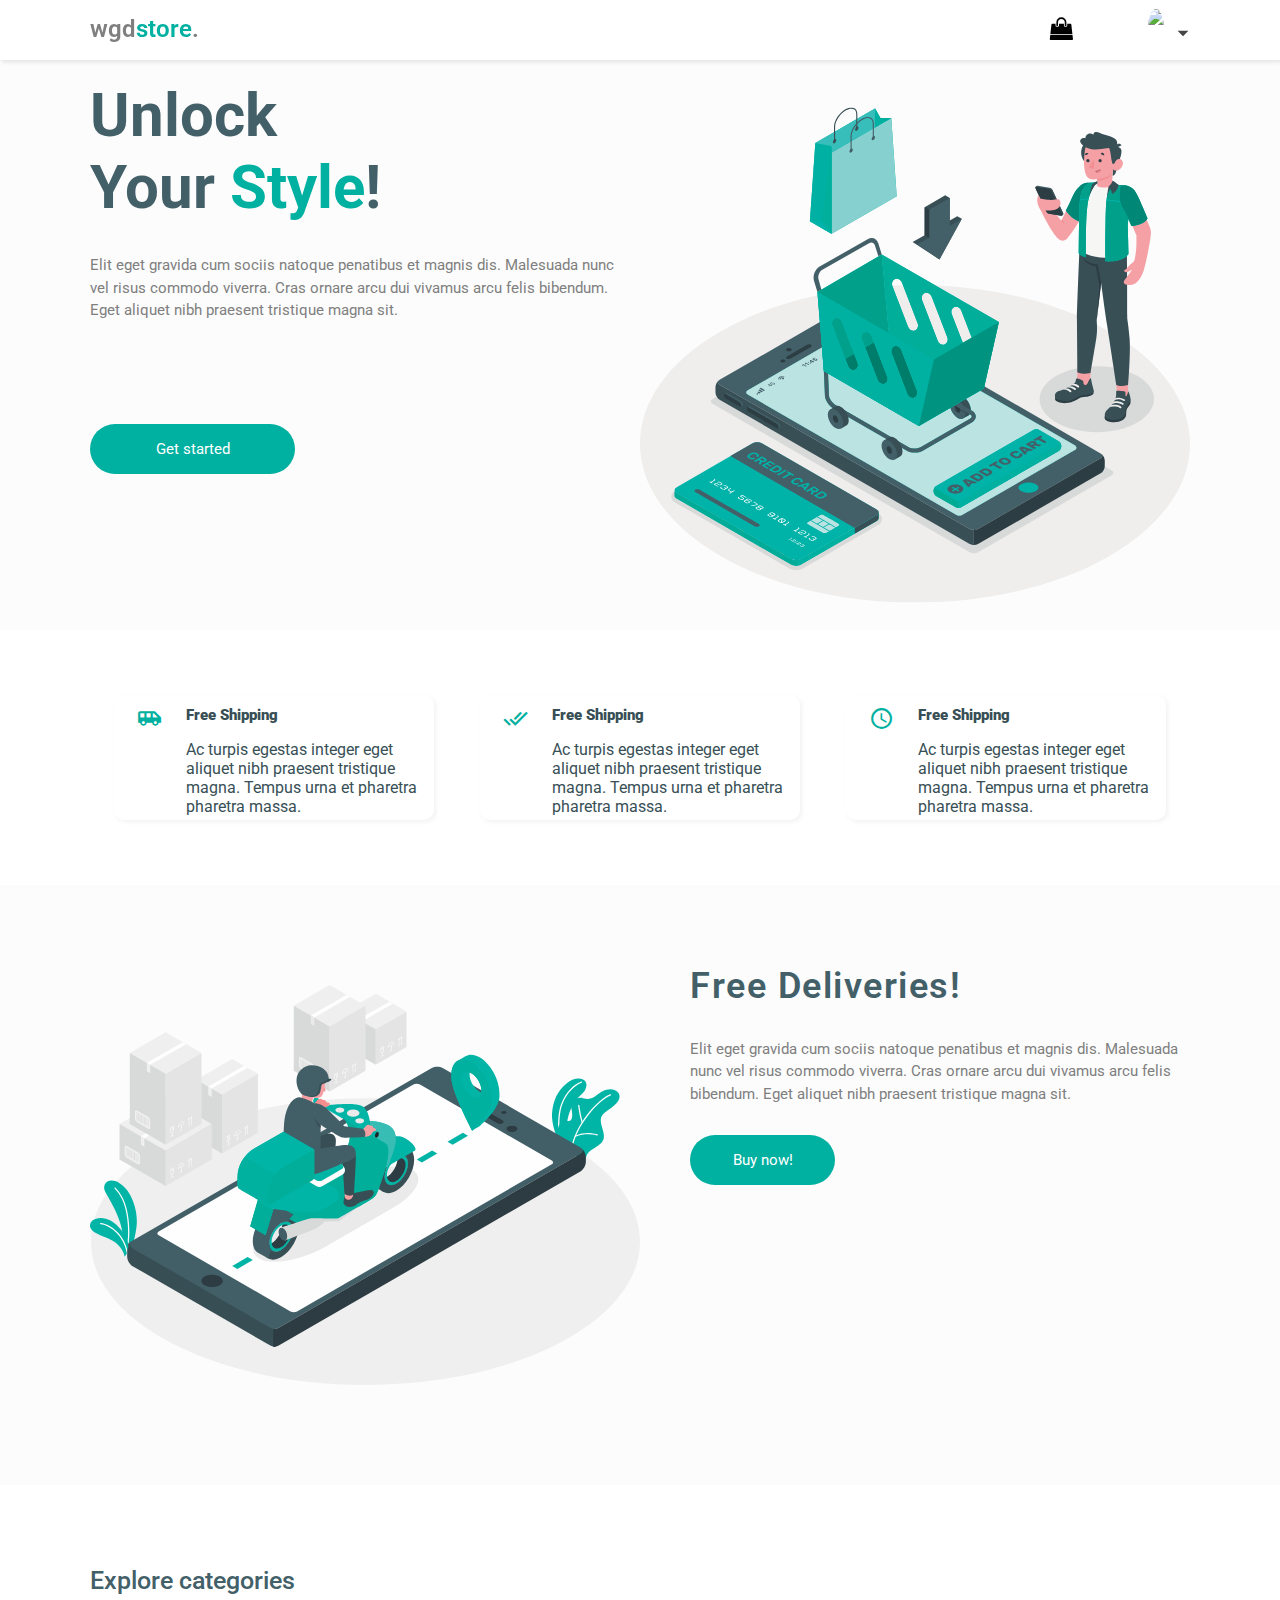
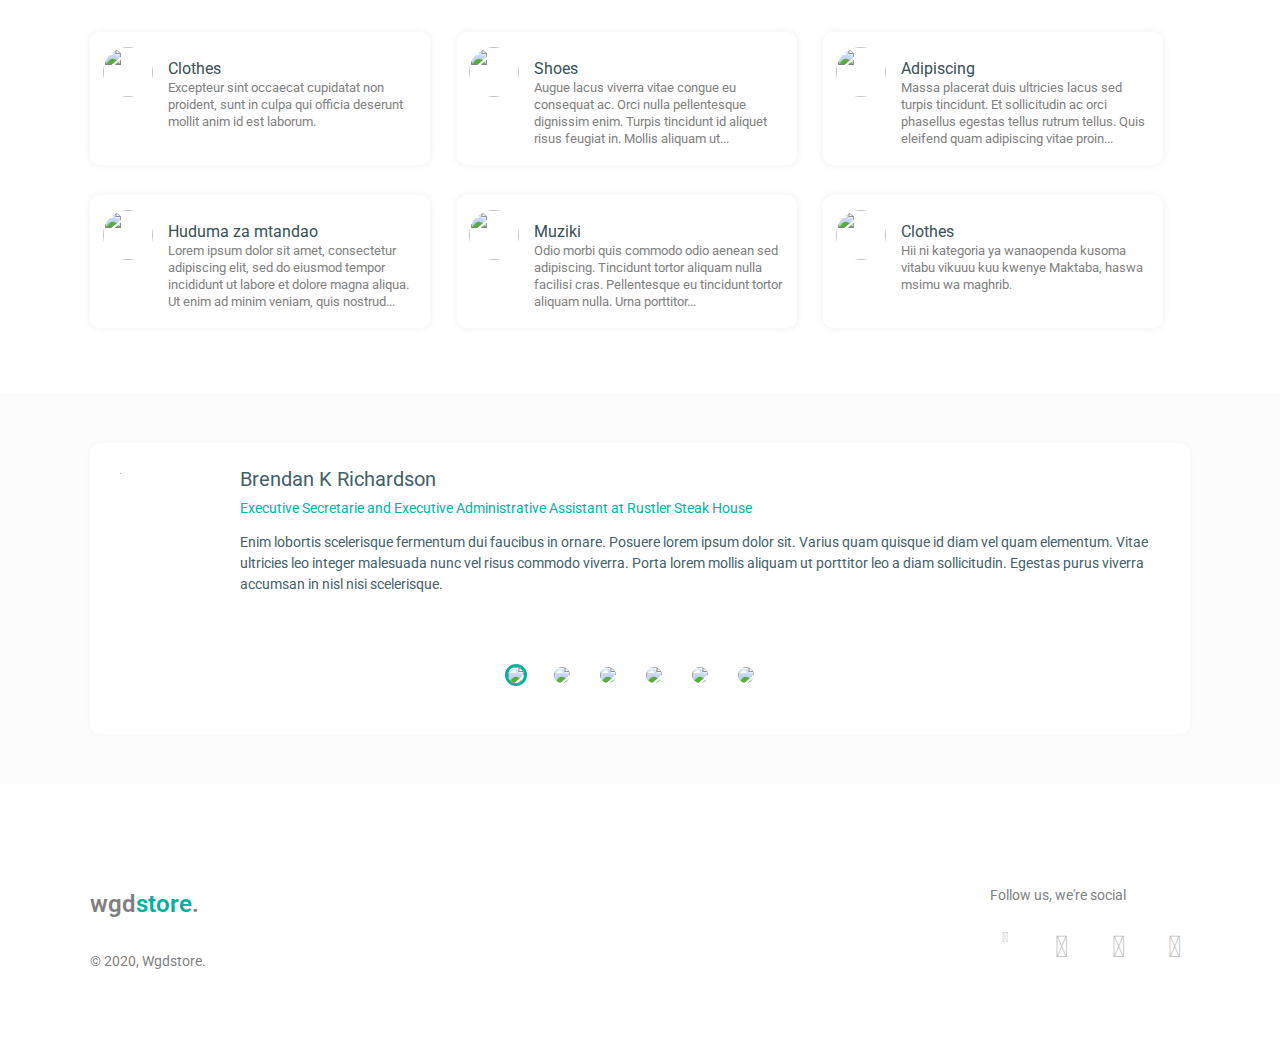
==== index.html @ b25fb086 "footer" ====
<!DOCTYPE html>
<html lang="pt-br">
  <head>
    <meta charset="UTF-8" />
    <meta http-equiv="X-UA-Compatible" content="IE=edge" />
    <meta name="viewport" content="width=device-width, initial-scale=1.0" />
    <title>Treinamento</title>
    <link href="css/style.css" rel="stylesheet" />

  </head>
    <body>
        <header class="header">
        <div class="content-header">
            <div class="content-text">
                <p class="title-header">wgd<span class="color-text">store</span>.</p>
            </div>
            <div class="content-options">
                <div class="options-header">
                    <div class="fafa">
                        <div class="fa fa-shopping-bag"></div>
                    </div>
                    <div class="drop">
                        <img class="img-perfil"
                            src="https://d1muf25xaso8hp.cloudfront.net/https%3A%2F%2Fs3.amazonaws.com%2Fappforest_uf%2Ff1619444648456x981163452660036000%2FEmptyprofile%2520%25281%2529.jpg?w=48&amp;h=48&amp;auto=compress&amp;dpr=1&amp;fit=max" />
                        <button class="btn-options materialicons-Materialicon material-icons">arrow_drop_down</button>
                    </div>
                </div>
            </div>
        </div>
        </header>
        <main>
            <div class="container">
            <section class="banner-higher">
                <div class="banner-higher-left">
                    <div class="banner-higher-left-children">
                        <div class="title">Unlock 
                            <br> 
                            Your
                            <span class="title-text">Style</span>!
                        </div>
            
                        <p class="content">
                            Elit eget gravida cum sociis natoque penatibus et magnis dis. Malesuada nunc 
                            vel risus commodo viverra. Cras ornare arcu dui vivamus arcu felis bibendum. 
                            Eget aliquet nibh praesent tristique magna sit.
                        </p>
                        <button class="btn-banner-1">Get started</button>
                    </div>
                </div>
                <div class="banner-higher-right">
                    <div class="banner-higher-right-children">
                        <img src="images/banner 1.svg" alt="" />
                    </div>
                </div>    
            </section>
            </div>

            <div class="container">
                <section class="services">
                    <div class="container-services">
                        <li class="card-service">
                            <div class="content-services">
                                <button class="button-service materialicons-Materialicon material-icons">airport_shuttle</button>
                                <div class="text-services">
                                    <span class="title-service">Free Shipping</span>
                                    <p>Ac turpis egestas integer eget aliquet nibh praesent tristique magna. Tempus
                                        urna et pharetra pharetra massa.
                                    </p>
                                </div>
                            </div>
                        </li>
                        <li class="card-service">
                            <div class="content-services">
                                <button class="button-service materialicons-Materialicon material-icons">done_all</button>
                                <div class="text-services">
                                    <span class="title-service">Free Shipping</span>
                                    <p>Ac turpis egestas integer eget aliquet nibh praesent tristique magna. Tempus
                                        urna et pharetra pharetra massa.
                                    </p>
                                </div>
                            </div>
                        </li>
                        <li class="card-service">
                            <div class="content-services">
                                <button class="button-service materialicons-Materialicon material-icons">access_time</button>
                                <div class="text-services">
                                    <span class="title-service">Free Shipping</span>
                                    <p>Ac turpis egestas integer eget aliquet nibh praesent tristique magna. Tempus
                                        urna et pharetra pharetra massa.
                                    </p>
                                </div>
                            </div>
                        </li>
                    </div>
                </section>
            </div>
            
            <div class="container">
            <section class="banner-inferior">
                <div class="banner-inferior-left">
                    <img src="images/banner2.svg" alt="" />
                </div>
                <div class="banner-inferior-right">
                    <h2>Free Deliveries!</h2>
                    <p>
                        Elit eget gravida cum sociis natoque penatibus et magnis dis. Malesuada nunc vel risus commodo viverra. Cras ornare arcu dui vivamus arcu felis bibendum. Eget aliquet nibh praesent tristique
                        magna sit.
                    </p>
                    <button>Buy now!</button>
                </div>
            </section>
            </div>

            <div class="container">
            <section class="categories">
                <h2>Explore categories</h2>
                <div class="card-wrap">
                    <div class="card">
                        <div class="card-image">
                            <img src="https://d1muf25xaso8hp.cloudfront.net/https%3A%2F%2Fs3.amazonaws.com%2Fappforest_uf%2Ff1591448070497x962218305532202200%2F3.jpg?w=64&amp;h=64&amp;auto=compress&amp;fit=crop&amp;dpr=1">
                            
                        </div>
                        <div class="card-content">
                            <div class="card-title">
                                <h2>Clothes</h2>
                            </div>
                            <div class="card-text">
                                <p>
                                    Excepteur sint occaecat cupidatat non proident, sunt in culpa qui officia deserunt mollit anim id est laborum.
                                </p>
                            </div>
                        </div>
                    </div>
                

            
                    <div class="card">
                        <div class="card-image">
                            <img src="https://d1muf25xaso8hp.cloudfront.net/https%3A%2F%2Fs3.amazonaws.com%2Fappforest_uf%2Ff1591421552836x349104981614045900%2F5.jpg?w=64&h=64&auto=compress&fit=crop&dpr=1">
                        </div>
                        <div class="card-content">
                            <div class="card-title">
                                <h2>Shoes</h2>
                            </div>
                            <div class="card-text">
                                <p> 
                                    Augue lacus viverra vitae congue eu consequat ac. Orci nulla pellentesque dignissim enim. Turpis tincidunt id aliquet risus feugiat in. Mollis aliquam ut... 
                                </p>
                            </div>
                        </div>
                    </div>
                

                
                    <div class="card">
                        <div class="card-image">
                            <img src="https://d1muf25xaso8hp.cloudfront.net/https%3A%2F%2Fs3.amazonaws.com%2Fappforest_uf%2Ff1591421584597x524863278339831230%2F1.jpg?w=64&h=64&auto=compress&fit=crop&dpr=1">
                        </div>
                        <div class="card-content">
                            <div class="card-title">
                                <h2>Adipiscing</h2>
                            </div>
                            <div class="card-text">
                                <p>
                                    Massa placerat duis ultricies lacus sed turpis tincidunt. Et sollicitudin ac orci phasellus egestas tellus rutrum tellus. Quis eleifend quam adipiscing vitae proin... 
                                </p>
                            </div>
                        </div>
                    </div>
                
                
                    <div class="card">
                        <div class="card-image">
                            <img src="https://dd7tel2830j4w.cloudfront.net/f1592575562451x778761661455519500/Payment%20successful.svg">
                            
                        </div>
                        <div class="card-content">
                            <div class="card-title">
                                <h2>Huduma za mtandao</h2>
                            </div>
                            <div class="card-text">
                                <p>
                                    Lorem ipsum dolor sit amet, consectetur adipiscing elit, sed do eiusmod tempor incididunt ut labore et dolore magna aliqua. Ut enim ad minim veniam, quis nostrud... 
                                </p>
                            </div>
                        </div>
                    </div>
                

            
                    <div class="card">
                        <div class="card-image">
                            <img src="https://dd7tel2830j4w.cloudfront.net/f1592575678940x797342661215152100/Spotify.svg">
                        </div>
                        <div class="card-content">
                            <div class="card-title">
                                <h2>Muziki</h2>
                            </div>
                            <div class="card-text">
                                <p>
                                    Odio morbi quis commodo odio aenean sed adipiscing. Tincidunt tortor aliquam nulla facilisi cras. Pellentesque eu tincidunt tortor aliquam nulla. Urna porttitor... 
                                </p>
                            </div>
                        </div>
                    </div>
                

                
                    <div class="card">
                        <div class="card-image">
                            <img src="https://dd7tel2830j4w.cloudfront.net/f1592575801727x358470216535749600/deezer.svg">
                        </div>
                        <div class="card-content">
                            <div class="card-title">
                                <h2>Clothes</h2>
                            </div>
                            <div class="card-text">
                                <p>
                                    Hii ni kategoria ya wanaopenda kusoma vitabu vikuuu kuu kwenye Maktaba, haswa msimu wa maghrib.
                                </p>
                            </div>
                        </div>
                    </div>
                </div>

            </section>
            </div>

            <div class="container">
                <section class="customers">
                    <div class="customers-wrap">
                        <div class="customers-card">
                            <div class="customers-card-image">
                                <img src="https://d1muf25xaso8hp.cloudfront.net/https%3A%2F%2Fs3.amazonaws.com%2Fappforest_uf%2Ff1592639433868x322312010135147800%2F1.jpg?w=192&h=192&auto=compress&dpr=1&fit=max"> 
                            </div>
                            <div class="customers-card-content">
                                <div class="customers-card-title">
                                    <h2> Brendan K Richardson</h2>
                                    <h3>Executive Secretarie and Executive Administrative Assistant at Rustler Steak House</h3>
                                </div>
                                <div class="customers-card-text">
                                    <p>
                                        Enim lobortis scelerisque fermentum dui faucibus in ornare. Posuere lorem ipsum dolor sit. 
                                        Varius quam quisque id diam vel quam elementum. Vitae ultricies leo integer malesuada nunc vel risus commodo viverra. Porta lorem mollis aliquam ut porttitor leo a diam sollicitudin. 
                                        Egestas purus viverra accumsan in nisl nisi scelerisque.
                                    </p>
                                </div>
                            </div>
                        </div>
                        <div class="costumers-buttons">
                            <a href="#" class="active"><img src="https://d1muf25xaso8hp.cloudfront.net/https%3A%2F%2Fs3.amazonaws.com%2Fappforest_uf%2Ff1591448070497x962218305532202200%2F3.jpg?w=64&amp;h=64&amp;auto=compress&amp;fit=crop&amp;dpr=1"></a>
                            <a href="#"><img src="https://d1muf25xaso8hp.cloudfront.net/https%3A%2F%2Fs3.amazonaws.com%2Fappforest_uf%2Ff1592639466701x450807243128663200%2F2.jpg?w=48&h=48&auto=compress&fit=crop&dpr=1"></a>
                            <a href="#"><img src="https://d1muf25xaso8hp.cloudfront.net/https%3A%2F%2Fs3.amazonaws.com%2Fappforest_uf%2Ff1592639524105x595948580635099500%2F3.jpg?w=48&h=48&auto=compress&fit=crop&dpr=1"></a>
                            <a href="#"><img src="https://d1muf25xaso8hp.cloudfront.net/https%3A%2F%2Fs3.amazonaws.com%2Fappforest_uf%2Ff1592639580969x857200073908302600%2F4.jpg?w=48&h=48&auto=compress&fit=crop&dpr=1"></a>
                            <a href="#"><img src="https://d1muf25xaso8hp.cloudfront.net/https%3A%2F%2Fs3.amazonaws.com%2Fappforest_uf%2Ff1592639658401x690869113967177200%2F5.jpg?w=48&h=48&auto=compress&fit=crop&dpr=1"></a>
                            <a href="#"><img src="https://d1muf25xaso8hp.cloudfront.net/https%3A%2F%2Fs3.amazonaws.com%2Fappforest_uf%2Ff1592639729133x793735103574676500%2F6.jpg?w=48&h=48&auto=compress&fit=crop&dpr=1"></a>
                        </div>
                    </div>
                </section>
            </div>
            <div class="container">
                <section class="footer">
                    <div class="container-footer">
                        <div class="text-left">
                            <div class="title-header">
                                <p>wgd<span class="color-text">store</span>.</p>
                            </div>
                            <span class="text-footer">© 2020, Wgdstore.</span>
                        </div>
                        <div class="text-right">
                            <div class="text-social"> 
                                <p class="text-footer">Follow us, we're social</p>
                                <div class="social-media">
                                    <button class="fa-facebook-square btn-social text-footer"></button>
                                    <button class="fa fa-twitter btn-social text-footer"></button>
                                    <button class="fa fa-telegram btn-social text-footer"></button>
                                    <button class="fa fa-dribbble btn-social text-footer"></button>
                                </div>
                            </div>
                        </div>
                    </div>
                </section>
            </div>
        </main>
    </body>
</html>
---- css/style.css ----
@import url('https://fonts.googleapis.com/css2?family=Roboto:wght@300;400;500&display=swap');
@import url('https://cdnjs.cloudflare.com/ajax/libs/font-awesome/4.7.0/css/font-awesome.min.css');
@import url('https://fonts.googleapis.com/icon?family=Material+Icons');

* {
    font-family: 'Roboto', sans-serif;
}

body{
    width: 100%;
    box-sizing: border-box;
    margin: auto;
    background: none rgb(255, 255, 255);
}
.container > section{
    max-width: 1100px;
    margin: auto;
}

.container{
    width: 100%;
    margin: auto;
}

.container:nth-child(odd){
    background: none #fcfcfc;
}

/* ================================= HEADER ============================== */

.header{
    position: fixed;  
    height: 60px;        
    top: 0px; 
    left: 0px; 
    width: 100%; 
    border-radius: 0px;
    box-sizing: border-box;
    background-color: rgb(255, 255, 255);
    box-shadow: rgb(170 170 170 / 30%) 2px 2px 4px 0px;
}

.content-header{       
    display: flex;
    margin: 0 auto;    
    padding: 0;
    justify-content: space-between;    
    max-width: 1100px;
}

.content-text{
    padding-top: 15px;
    width: 120px;
    font-family: Roboto;
    font-size: 25px;
    font-weight: 600;
    color: rgb(67, 96, 105);
}

.title-header{
    margin: 0;
    padding: 0;
    border: 0;
    vertical-align: baseline;
    box-sizing: inherit;
    color: rgb(127, 127, 127);
}

.color-text{
    color: #00B0A0;
}

.content-options{
    padding-top: 9px;
    width: 140px;
    vertical-align: baseline;
    box-sizing: inherit;
}

.options-header{
    display: flex;
    justify-content: space-between;
    vertical-align: baseline;
    align-items: center;

}
.drop{
    display: flex;
    vertical-align: baseline;
}

.img-perfil{
    height: 40px;
    border-radius: 50%;
}

.fa{
    font-size: 23px;
    background: rgb(255, 255, 255);
    border-radius: 100px;
    transition: background 200ms ease 0s;
    cursor: pointer
}
.fafa{
    height: 25px;
    width: 26px;    
    border-radius: 50%;
}
.fafa:hover, .material-icons:hover{
    color: #00B0A0;
}
.btn-options{     
    height: 26px; 
    width: 26px; 
    left: 0px; 
    margin-top: 10px; 
    text-align: center; 
    background: none; 
    border: none; 
    cursor: inherit; 
    color: rgb(69, 69, 69); 
    font-size: 26px;
    border-radius: 4px;
}

/* ============================= BANNER SUPERIOR ========================= */

.banner-higher{
    margin: 0 auto;    
    padding-top: 80px;
    height: 550px;
    display: flex;
    flex-wrap: nowrap;
    align-content: center;
    justify-content: space-between;
    margin-top: 55px;
}

.banner-higher-left{    
    height: 430px; 
    left: 0px; 
    width: 443.84px;    
}

.banner-higher-left-children{
    height: 380px; 
    width: 539px; 
    left: 0px; 
    top: 50px; 
}

.banner-higher-right {       
    height: 550px;
    left: 458px; 
    width: 550px; 
}

.banner-higher-right-children{
    height: 550px; 
    left: 0px; 
    top: 0px; 
}

.banner-higher-right-children img{
    width: 100%; 
    height: 100%;
}

.title{    
    margin-top: 0px; 
    height: 144px;

    color: rgb(67, 96, 105);
    font-family: Roboto;
    font-size: 60px;
    font-weight: 700;
    line-height: 1.2;
}

.content{
    margin-top: 30px; 
    width: 100%;
    height: 90px; 
    left: 0px;
    font-size: 15px;
    color: rgb(127, 127, 127);
    line-height: 1.5;
}

.title-text{
    color: #00B0A0;
}

.btn-banner-1{
    margin-top: 65px;
    height: 50px;
    width: 205px;
    background: none rgb(0, 176, 160);
    border: none;    
    font-family: Roboto;
    font-size: 15px;
    color: rgb(255, 255, 255);
    border-radius: 100px;
}

/* ============================= CARDS SERVICES ========================= */

.services{
    display: flex;
    align-items: center;
    margin: auto;
    margin-top: 60px;     
    width: 1098px;
    height: 255px;
    left: 0px;
    box-sizing: border-box;
    z-index: 6;    
    top: 0px;
    border-radius: 0px;
    font-size: 100%;
    vertical-align: baseline;    
}

.container-services{   
    display: flex;     
    align-items: center;
    justify-content: space-evenly;
    left: 50px;
    height: 160px;    
    width: 100%;
}

.card-service{
    display: flex;
    justify-content: center;
    align-items: center;
    margin: auto;
    height: 125px;
    width: 320px;
    background-color: rgb(255, 255, 255);
    border-radius: 10px;
    box-shadow: rgb(170 170 170 / 15%) 2px 2px 4px 0px;
}

.content-services{
    height: 105px;
    width: 286px;
    display: flex;    
    justify-content: space-between;
}

.button-service{
    height: 25px; 
    width: 25px;
    background: none; 
    border: none; 
    cursor: inherit; 
    color: rgb(0, 176, 160); 
    font-size: 25px; 
    border-radius: 4px;    
}

.text-services{
    margin-left: 30px;
    width: 100%;
    color: rgb(56, 79, 86);
}

.title-service{
    font-family: Roboto;
    font-size: 15px;
    font-weight: 900;
    color: rgb(56, 79, 86);
}

/* =========================== BANNER INFERIOR==================================== */

.banner-inferior {
    display: flex;
    flex-wrap: nowrap;
    align-content: center;
    margin-top: 55px;
    height: 550px;
    padding-top: 50px;
}
.banner-inferior-left {
    margin-right: 50px;
}

.banner-inferior-left img{
    display: block;
    margin-top: 50px;
    width: 550px;
}

.banner-inferior-right h2{
    font-size: 36px;
    font-weight: 600;
    color: rgb(67, 96, 105);
    line-height: 1.2;
    border-radius: 0px;
    letter-spacing: 1.5px;
}

.banner-inferior-right p{
    padding-bottom: 0px;
    font-size: 15px;
    color: rgb(127, 127, 127);
    line-height: 1.5;
}

.banner-inferior-right button{
    height: 50px;
    width: 145px;
    margin-top: 15px;
    cursor: pointer;
    background: none rgb(0, 176, 160);
    border: none;
    text-align: center;
    font-size: 15px;
    color: rgb(255, 255, 255);
    line-height: 1;
    border-radius: 100px;
    transition: box-shadow 100ms ease 0s;
}


/* ================================== CATEGORIES ===================================== */

.categories{
    padding: 50px 0px;
}

.categories h2{
    font-size: 25px;
    font-weight: 500;
    color: rgb(67, 96, 105);
    line-height: 1.2;
    padding-top: 10.5px;
}

.card-wrap{

    display: grid;
    grid-template-columns: 1fr 1fr 1fr;
}

.card{
    display: flex;
    align-items: flex-start;
    justify-content: center;
    align-content: center;
    cursor: pointer;
    background-color: rgb(255, 255, 255);
    border-radius: 10px;
    box-shadow: rgb(170 170 170 / 20%) 0px 0px 8px 0px;
    width: 340px;
    margin: 15px 0px;
    padding-bottom: 10px;
}

.card-image img{
    height: 50px;
    background-color: rgba(255, 255, 255, 0);
    background-repeat: no-repeat;
    background-size: cover;
    border-radius: 100px;
    width: 50px;
    margin-top: 15px;
}

.card-content{
    margin-left: 15px;
}

.card-title{
    height: 30px;
    padding-top: 5px;
    width: 250px;
}

.card-title h2{
    font-size: 16px;
    font-weight: 400;
    color: rgb(56, 79, 86);
    line-height: 1;
}

.card-text{
    height: 75px;
    padding-bottom: 0px;
    word-break: break-word;
    font-size: 13px;
    color: rgb(127, 127, 127);
    line-height: 1.3;
    top: 35px;
    width: 250px;
    left: 0px;
}

/* ================================== CUSTOMERS ===================================== */



.customers{
    padding: 50px 0px;
}

.customers-wrap{
    width: 100%;
    background-color: rgb(255, 255, 255);
    border-radius: 10px;
    box-shadow: rgb(170 170 170 / 10%) 0px 0px 4px 0px;
}

.customers-card{
    padding: 15px;
    display: flex;
}

.customers-card-image{
    margin-right: 30px;
    box-sizing: border-box;
    height: 120px;
    width: 120px;
    border-radius: 100px;
}
.customers-card-image img{
    display: block;
    height: 120px;
    border-radius: 100px;
}

.customers-card-content{
  width: 100%;
  padding-bottom: 40px;

}
.customers-card-title h2{
    font-size: 20px;
    font-weight: 400;
    color: rgb(67, 96, 105);
    line-height: 1.5;
    padding-top: 5.5px;
    margin: 0;
}

.customers-card-title h3{
    font-size: 14px;
    color: rgb(0, 179, 169);
    line-height: 1.4;
    font-weight: 400;
    margin-top: 5px;
}

.customers-card-text{
    font-size: 14px;
    color: rgb(67, 96, 105);
    line-height: 1.5;
}

.costumers-buttons {
    display: flex;
    align-items: center;
    flex-direction: row;
    justify-content: center;
    padding-bottom: 30px;
}

.costumers-buttons a{
    text-decoration: none;
    height: 40px;
    width: 40px;
    margin: 0px 3px;
}

.costumers-buttons a img{
    box-sizing: border-box;
    height: 100%;
    background-color: rgba(255, 255, 255, 0);
    background-repeat: no-repeat;
    background-size: cover;
    border-style: solid;
    border-width: 3px;
    border-color: rgba(255, 255, 255, 0);
    border-radius: 100px;
    cursor: pointer;
}


.costumers-buttons .active img{
    border-style: solid;
    border-width: 3px;
    border-color: rgb(0, 176, 160);
    border-radius: 100px;
    transition: border-color 700ms ease 0s;
}

/* ================================== CUSTOMERS ===================================== */

/* ==================================== FOOTER ======================================= */

.footer{
    display: flex;
    align-items: center;    
    margin-top: 0px;
    height: 269.391px;
    left: 50px;
}

.container-footer{
    display: flex;
    align-items: center;
    justify-content: space-between;
    width: 100%;
    border-radius: 0px;
}

.text-left{    
    display: flex;
    flex-direction: column;
    left: 0px;
}
.text-footer{
    font-family: Roboto; 
    font-size: 14px; 
    color: rgb(127, 127, 127);
    line-height: 1.4; 
    border-radius: 0px;
}
.title-header{
    font-weight: 600;
    font-family: Roboto; 
    font-size: 24px; 
    margin-bottom: 10px;
    color: rgb(127, 127, 127);
}

.text-right{
    left: 798px;
    width: 200px;

    font-family: Roboto; 
    font-size: 14px; 
    color: rgb(127, 127, 127);
    border-radius: 0px;
}

.social-media{
    display: flex;
    justify-content: space-between;
    margin-top: 5px;
    height: 40px;
}

.social-media > .fa{
    font-size: 30px;
}

.text-social{    
    display: flex;
    flex-direction: column;
}

.btn-social{
    background: none; 
    border: none; 
    color: rgb(191, 191, 191); 
    border-radius: 4px;
    height: 30px;
    left: 0px;
    width: 30px;
    height: 25px;    
}
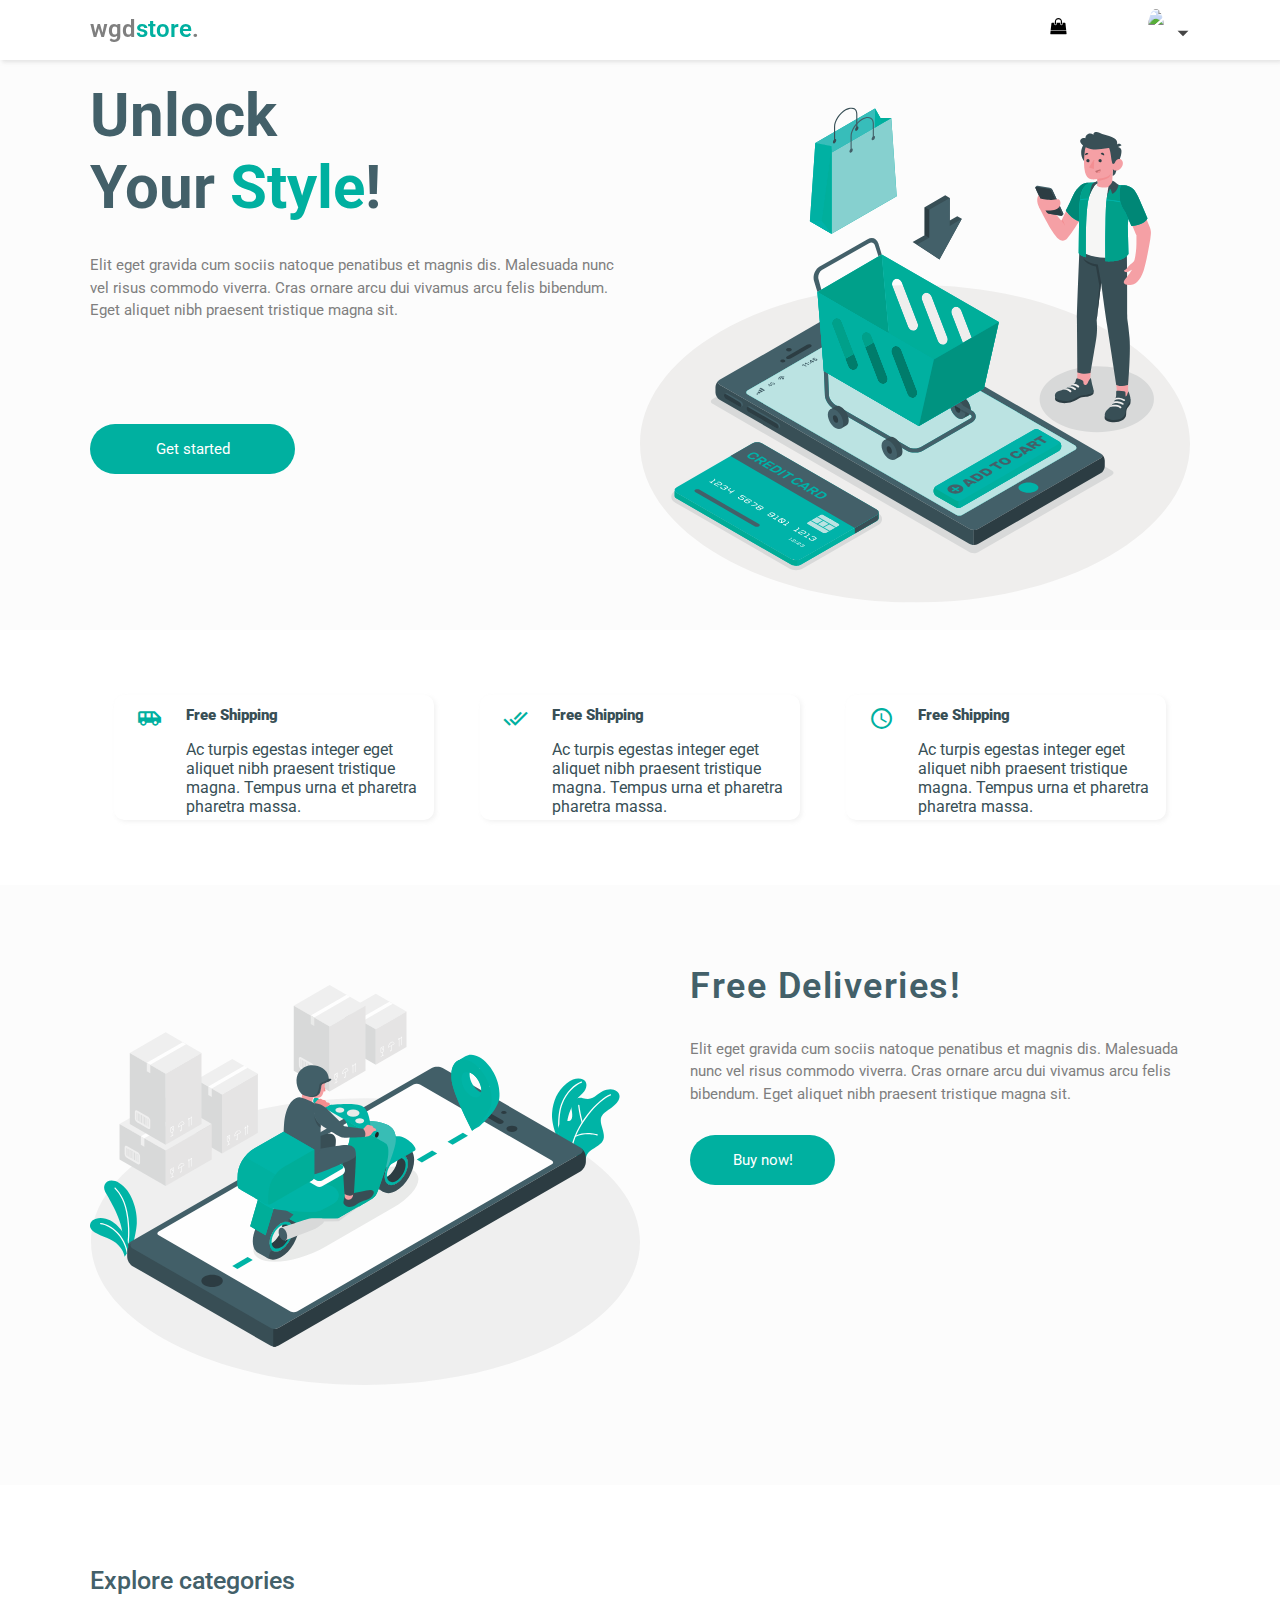
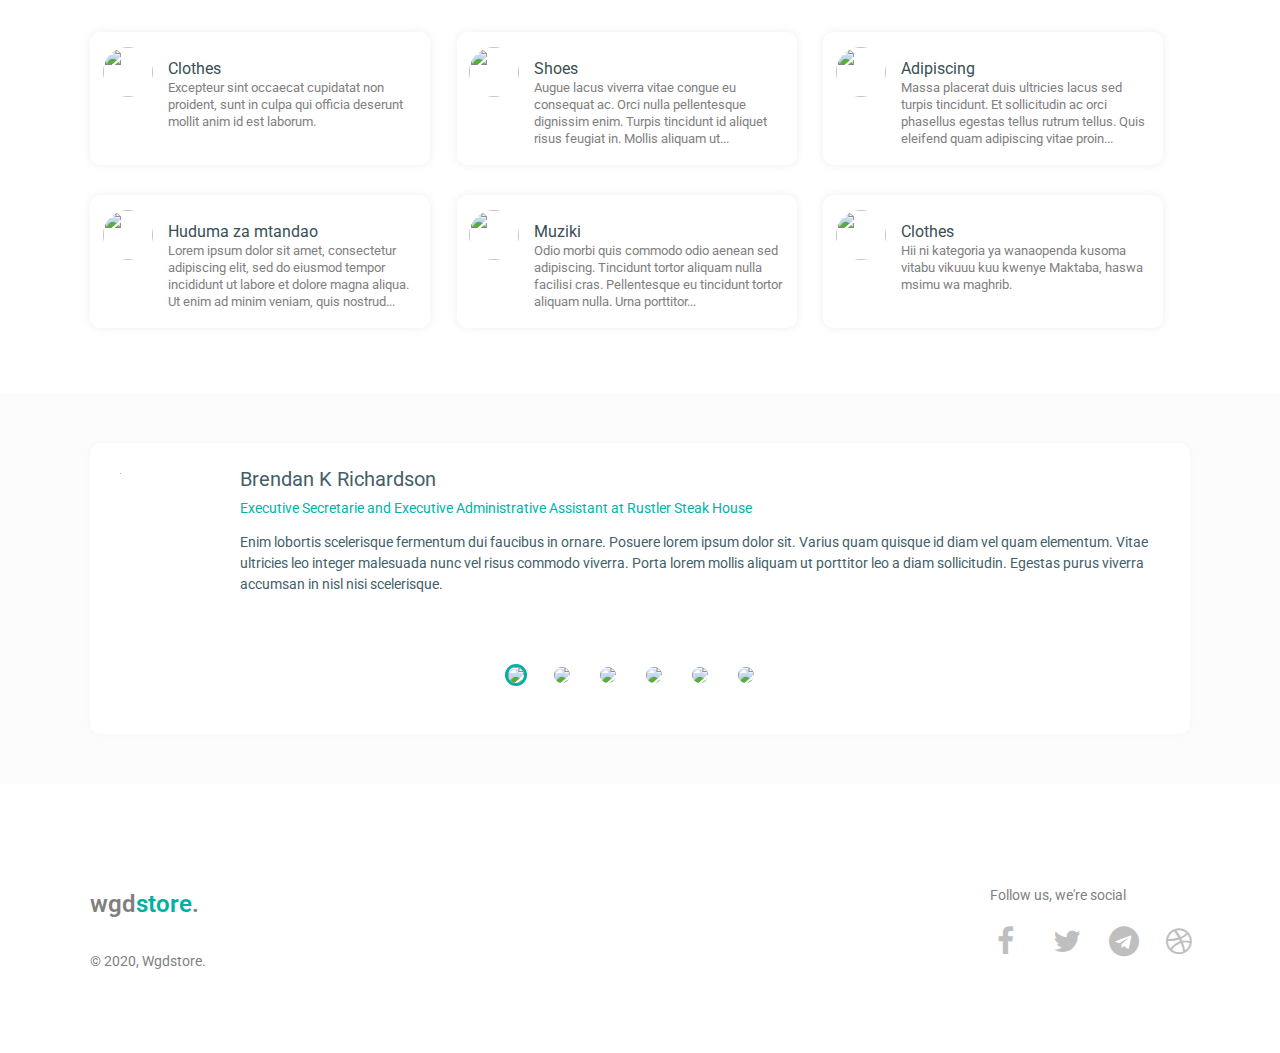
==== commit 26925a7a: "footer fix bug icons" ====
--- a/index.html
+++ b/index.html
@@ -6,6 +6,7 @@
     <meta name="viewport" content="width=device-width, initial-scale=1.0" />
     <title>Treinamento</title>
     <link href="css/style.css" rel="stylesheet" />
+    <link rel="stylesheet" href="https://cdnjs.cloudflare.com/ajax/libs/font-awesome/4.7.0/css/font-awesome.min.css">
 
   </head>
     <body>
@@ -271,7 +272,7 @@
                             <div class="text-social"> 
                                 <p class="text-footer">Follow us, we're social</p>
                                 <div class="social-media">
-                                    <button class="fa-facebook-square btn-social text-footer"></button>
+                                    <button class="fa fa-facebook btn-social text-footer"></button>
                                     <button class="fa fa-twitter btn-social text-footer"></button>
                                     <button class="fa fa-telegram btn-social text-footer"></button>
                                     <button class="fa fa-dribbble btn-social text-footer"></button>
--- a/css/style.css
+++ b/css/style.css
@@ -1,5 +1,4 @@
 @import url('https://fonts.googleapis.com/css2?family=Roboto:wght@300;400;500&display=swap');
-@import url('https://cdnjs.cloudflare.com/ajax/libs/font-awesome/4.7.0/css/font-awesome.min.css');
 @import url('https://fonts.googleapis.com/icon?family=Material+Icons');
 
 * {
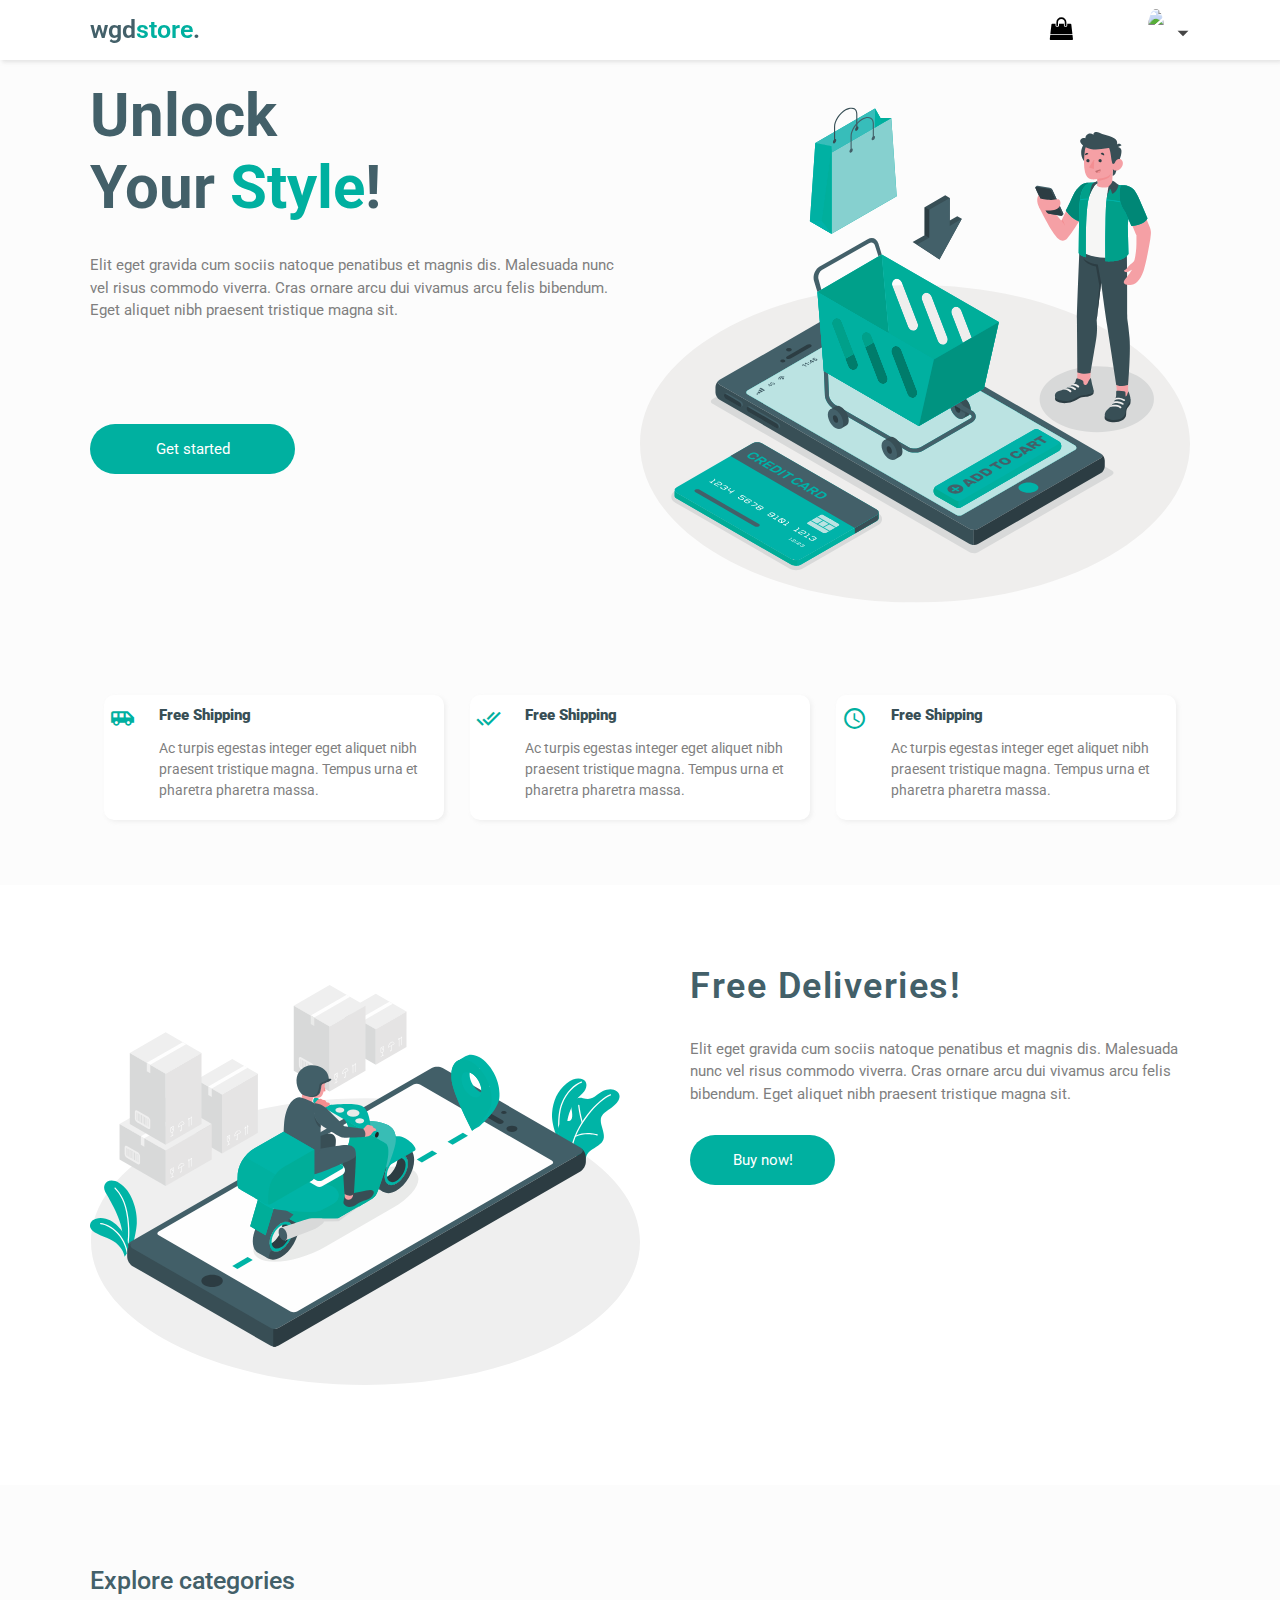
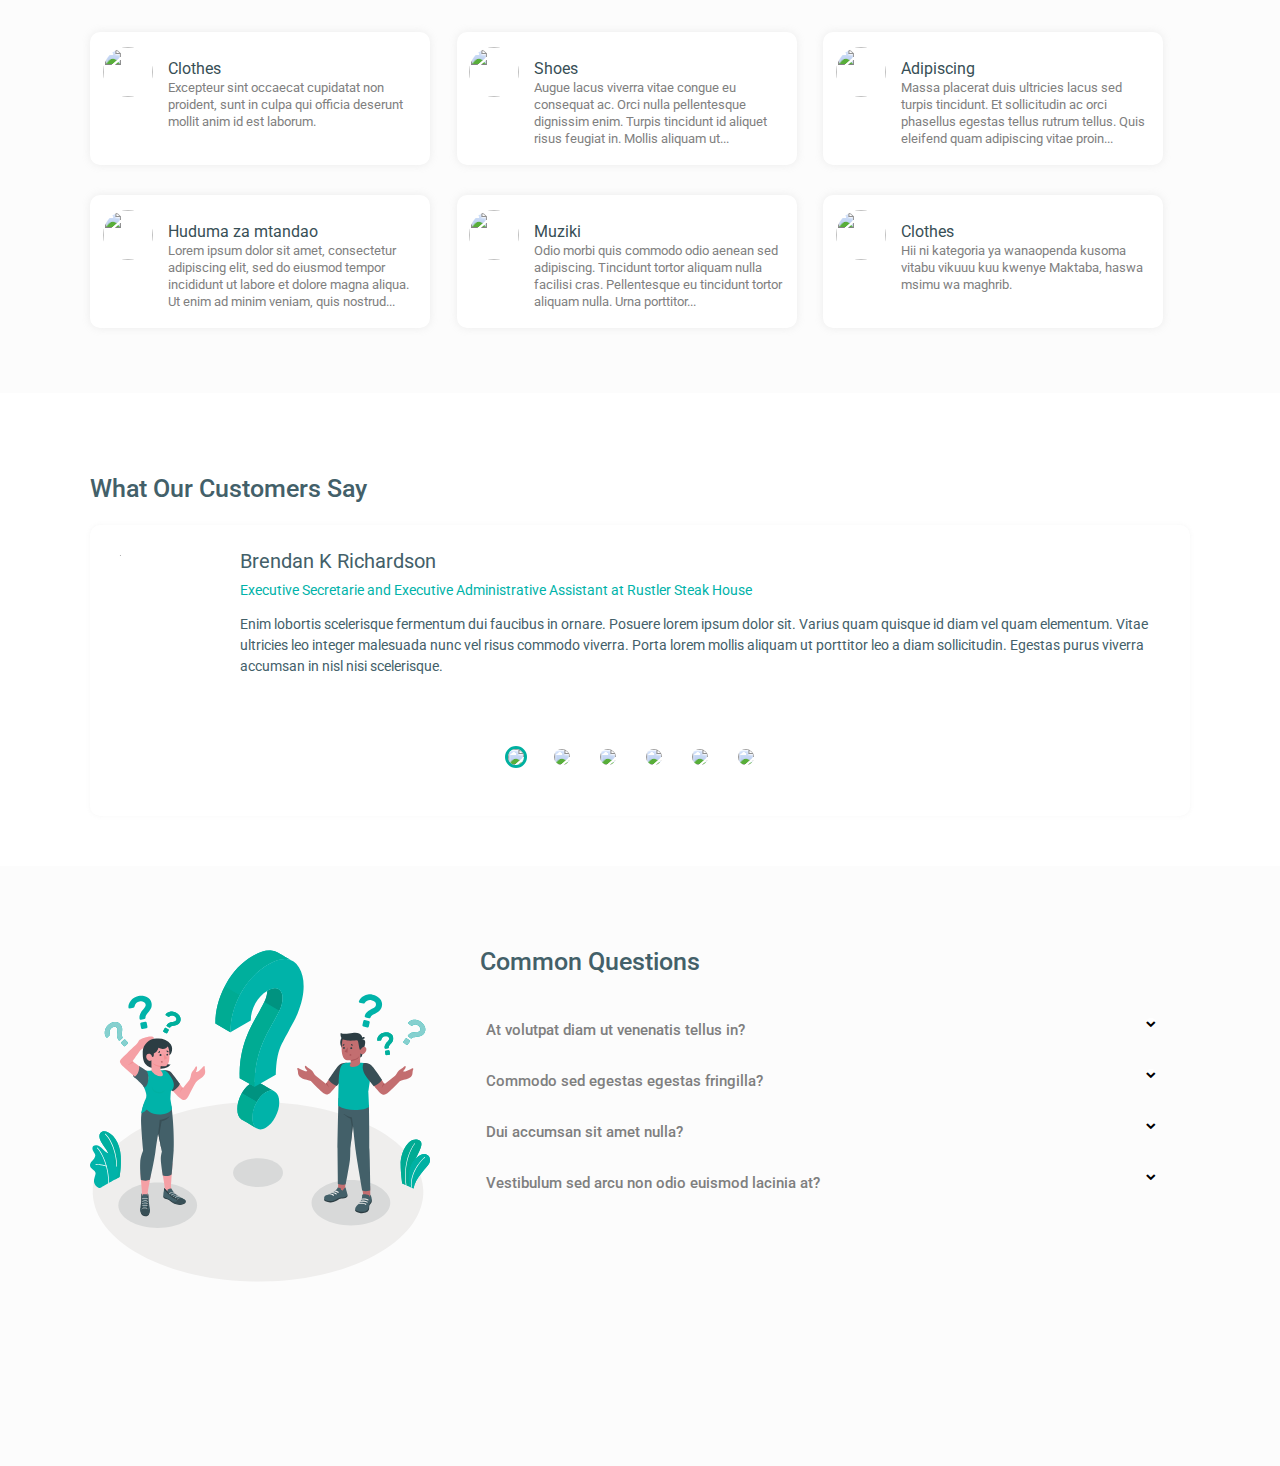
==== commit 5d4ad55b: "common questions" ====
--- a/index.html
+++ b/index.html
@@ -6,7 +6,6 @@
     <meta name="viewport" content="width=device-width, initial-scale=1.0" />
     <title>Treinamento</title>
     <link href="css/style.css" rel="stylesheet" />
-    <link rel="stylesheet" href="https://cdnjs.cloudflare.com/ajax/libs/font-awesome/4.7.0/css/font-awesome.min.css">
 
   </head>
     <body>
@@ -31,32 +30,30 @@
         </header>
         <main>
             <div class="container">
-            <section class="banner-higher">
-                <div class="banner-higher-left">
-                    <div class="banner-higher-left-children">
-                        <div class="title">Unlock 
-                            <br> 
-                            Your
-                            <span class="title-text">Style</span>!
-                        </div>
-            
-                        <p class="content">
-                            Elit eget gravida cum sociis natoque penatibus et magnis dis. Malesuada nunc 
-                            vel risus commodo viverra. Cras ornare arcu dui vivamus arcu felis bibendum. 
-                            Eget aliquet nibh praesent tristique magna sit.
-                        </p>
-                        <button class="btn-banner-1">Get started</button>
-                    </div>
-                </div>
-                <div class="banner-higher-right">
-                    <div class="banner-higher-right-children">
-                        <img src="images/banner 1.svg" alt="" />
-                    </div>
-                </div>    
-            </section>
-            </div>
-
-            <div class="container">
+                <section class="banner-higher">
+                    <div class="banner-higher-left">
+                        <div class="banner-higher-left-children">
+                            <div class="title">Unlock 
+                                <br> 
+                                Your
+                                <span class="title-text">Style</span>!
+                            </div>
+                
+                            <p class="content">
+                                Elit eget gravida cum sociis natoque penatibus et magnis dis. Malesuada nunc 
+                                vel risus commodo viverra. Cras ornare arcu dui vivamus arcu felis bibendum. 
+                                Eget aliquet nibh praesent tristique magna sit.
+                            </p>
+                            <button class="btn-banner-1">Get started</button>
+                        </div>
+                    </div>
+                    <div class="banner-higher-right">
+                        <div class="banner-higher-right-children">
+                            <img src="images/banner 1.svg" alt="" />
+                        </div>
+                    </div>    
+                </section>
+                
                 <section class="services">
                     <div class="container-services">
                         <li class="card-service">
@@ -95,140 +92,141 @@
                     </div>
                 </section>
             </div>
-            
-            <div class="container">
-            <section class="banner-inferior">
-                <div class="banner-inferior-left">
-                    <img src="images/banner2.svg" alt="" />
-                </div>
-                <div class="banner-inferior-right">
-                    <h2>Free Deliveries!</h2>
-                    <p>
-                        Elit eget gravida cum sociis natoque penatibus et magnis dis. Malesuada nunc vel risus commodo viverra. Cras ornare arcu dui vivamus arcu felis bibendum. Eget aliquet nibh praesent tristique
-                        magna sit.
-                    </p>
-                    <button>Buy now!</button>
-                </div>
-            </section>
-            </div>
-
-            <div class="container">
-            <section class="categories">
-                <h2>Explore categories</h2>
-                <div class="card-wrap">
-                    <div class="card">
-                        <div class="card-image">
-                            <img src="https://d1muf25xaso8hp.cloudfront.net/https%3A%2F%2Fs3.amazonaws.com%2Fappforest_uf%2Ff1591448070497x962218305532202200%2F3.jpg?w=64&amp;h=64&amp;auto=compress&amp;fit=crop&amp;dpr=1">
-                            
-                        </div>
-                        <div class="card-content">
-                            <div class="card-title">
-                                <h2>Clothes</h2>
-                            </div>
-                            <div class="card-text">
-                                <p>
-                                    Excepteur sint occaecat cupidatat non proident, sunt in culpa qui officia deserunt mollit anim id est laborum.
-                                </p>
-                            </div>
-                        </div>
-                    </div>
+
+            <div class="container">
+                <section class="banner-inferior">
+                    <div class="banner-inferior-left">
+                        <img src="images/banner2.svg" alt="" />
+                    </div>
+                    <div class="banner-inferior-right">
+                        <h2>Free Deliveries!</h2>
+                        <p>
+                            Elit eget gravida cum sociis natoque penatibus et magnis dis. Malesuada nunc vel risus commodo viverra. Cras ornare arcu dui vivamus arcu felis bibendum. Eget aliquet nibh praesent tristique
+                            magna sit.
+                        </p>
+                        <button>Buy now!</button>
+                    </div>
+                </section>
+            </div>
+
+            <div class="container">
+                <section class="categories">
+                    <h2>Explore categories</h2>
+                    <div class="card-wrap">
+                        <div class="card">
+                            <div class="card-image">
+                                <img src="https://d1muf25xaso8hp.cloudfront.net/https%3A%2F%2Fs3.amazonaws.com%2Fappforest_uf%2Ff1591448070497x962218305532202200%2F3.jpg?w=64&amp;h=64&amp;auto=compress&amp;fit=crop&amp;dpr=1">
+                                
+                            </div>
+                            <div class="card-content">
+                                <div class="card-title">
+                                    <h2>Clothes</h2>
+                                </div>
+                                <div class="card-text">
+                                    <p>
+                                        Excepteur sint occaecat cupidatat non proident, sunt in culpa qui officia deserunt mollit anim id est laborum.
+                                    </p>
+                                </div>
+                            </div>
+                        </div>
+                    
+
                 
-
-            
-                    <div class="card">
-                        <div class="card-image">
-                            <img src="https://d1muf25xaso8hp.cloudfront.net/https%3A%2F%2Fs3.amazonaws.com%2Fappforest_uf%2Ff1591421552836x349104981614045900%2F5.jpg?w=64&h=64&auto=compress&fit=crop&dpr=1">
-                        </div>
-                        <div class="card-content">
-                            <div class="card-title">
-                                <h2>Shoes</h2>
-                            </div>
-                            <div class="card-text">
-                                <p> 
-                                    Augue lacus viverra vitae congue eu consequat ac. Orci nulla pellentesque dignissim enim. Turpis tincidunt id aliquet risus feugiat in. Mollis aliquam ut... 
-                                </p>
-                            </div>
-                        </div>
-                    </div>
+                        <div class="card">
+                            <div class="card-image">
+                                <img src="https://d1muf25xaso8hp.cloudfront.net/https%3A%2F%2Fs3.amazonaws.com%2Fappforest_uf%2Ff1591421552836x349104981614045900%2F5.jpg?w=64&h=64&auto=compress&fit=crop&dpr=1">
+                            </div>
+                            <div class="card-content">
+                                <div class="card-title">
+                                    <h2>Shoes</h2>
+                                </div>
+                                <div class="card-text">
+                                    <p> 
+                                        Augue lacus viverra vitae congue eu consequat ac. Orci nulla pellentesque dignissim enim. Turpis tincidunt id aliquet risus feugiat in. Mollis aliquam ut... 
+                                    </p>
+                                </div>
+                            </div>
+                        </div>
+                    
+
+                    
+                        <div class="card">
+                            <div class="card-image">
+                                <img src="https://d1muf25xaso8hp.cloudfront.net/https%3A%2F%2Fs3.amazonaws.com%2Fappforest_uf%2Ff1591421584597x524863278339831230%2F1.jpg?w=64&h=64&auto=compress&fit=crop&dpr=1">
+                            </div>
+                            <div class="card-content">
+                                <div class="card-title">
+                                    <h2>Adipiscing</h2>
+                                </div>
+                                <div class="card-text">
+                                    <p>
+                                        Massa placerat duis ultricies lacus sed turpis tincidunt. Et sollicitudin ac orci phasellus egestas tellus rutrum tellus. Quis eleifend quam adipiscing vitae proin... 
+                                    </p>
+                                </div>
+                            </div>
+                        </div>
+                    
+                    
+                        <div class="card">
+                            <div class="card-image">
+                                <img src="https://dd7tel2830j4w.cloudfront.net/f1592575562451x778761661455519500/Payment%20successful.svg">
+                                
+                            </div>
+                            <div class="card-content">
+                                <div class="card-title">
+                                    <h2>Huduma za mtandao</h2>
+                                </div>
+                                <div class="card-text">
+                                    <p>
+                                        Lorem ipsum dolor sit amet, consectetur adipiscing elit, sed do eiusmod tempor incididunt ut labore et dolore magna aliqua. Ut enim ad minim veniam, quis nostrud... 
+                                    </p>
+                                </div>
+                            </div>
+                        </div>
+                    
+
                 
-
-                
-                    <div class="card">
-                        <div class="card-image">
-                            <img src="https://d1muf25xaso8hp.cloudfront.net/https%3A%2F%2Fs3.amazonaws.com%2Fappforest_uf%2Ff1591421584597x524863278339831230%2F1.jpg?w=64&h=64&auto=compress&fit=crop&dpr=1">
-                        </div>
-                        <div class="card-content">
-                            <div class="card-title">
-                                <h2>Adipiscing</h2>
-                            </div>
-                            <div class="card-text">
-                                <p>
-                                    Massa placerat duis ultricies lacus sed turpis tincidunt. Et sollicitudin ac orci phasellus egestas tellus rutrum tellus. Quis eleifend quam adipiscing vitae proin... 
-                                </p>
-                            </div>
-                        </div>
-                    </div>
-                
-                
-                    <div class="card">
-                        <div class="card-image">
-                            <img src="https://dd7tel2830j4w.cloudfront.net/f1592575562451x778761661455519500/Payment%20successful.svg">
-                            
-                        </div>
-                        <div class="card-content">
-                            <div class="card-title">
-                                <h2>Huduma za mtandao</h2>
-                            </div>
-                            <div class="card-text">
-                                <p>
-                                    Lorem ipsum dolor sit amet, consectetur adipiscing elit, sed do eiusmod tempor incididunt ut labore et dolore magna aliqua. Ut enim ad minim veniam, quis nostrud... 
-                                </p>
-                            </div>
-                        </div>
-                    </div>
-                
-
-            
-                    <div class="card">
-                        <div class="card-image">
-                            <img src="https://dd7tel2830j4w.cloudfront.net/f1592575678940x797342661215152100/Spotify.svg">
-                        </div>
-                        <div class="card-content">
-                            <div class="card-title">
-                                <h2>Muziki</h2>
-                            </div>
-                            <div class="card-text">
-                                <p>
-                                    Odio morbi quis commodo odio aenean sed adipiscing. Tincidunt tortor aliquam nulla facilisi cras. Pellentesque eu tincidunt tortor aliquam nulla. Urna porttitor... 
-                                </p>
-                            </div>
-                        </div>
-                    </div>
-                
-
-                
-                    <div class="card">
-                        <div class="card-image">
-                            <img src="https://dd7tel2830j4w.cloudfront.net/f1592575801727x358470216535749600/deezer.svg">
-                        </div>
-                        <div class="card-content">
-                            <div class="card-title">
-                                <h2>Clothes</h2>
-                            </div>
-                            <div class="card-text">
-                                <p>
-                                    Hii ni kategoria ya wanaopenda kusoma vitabu vikuuu kuu kwenye Maktaba, haswa msimu wa maghrib.
-                                </p>
-                            </div>
-                        </div>
-                    </div>
-                </div>
-
-            </section>
+                        <div class="card">
+                            <div class="card-image">
+                                <img src="https://dd7tel2830j4w.cloudfront.net/f1592575678940x797342661215152100/Spotify.svg">
+                            </div>
+                            <div class="card-content">
+                                <div class="card-title">
+                                    <h2>Muziki</h2>
+                                </div>
+                                <div class="card-text">
+                                    <p>
+                                        Odio morbi quis commodo odio aenean sed adipiscing. Tincidunt tortor aliquam nulla facilisi cras. Pellentesque eu tincidunt tortor aliquam nulla. Urna porttitor... 
+                                    </p>
+                                </div>
+                            </div>
+                        </div>
+                    
+
+                    
+                        <div class="card">
+                            <div class="card-image">
+                                <img src="https://dd7tel2830j4w.cloudfront.net/f1592575801727x358470216535749600/deezer.svg">
+                            </div>
+                            <div class="card-content">
+                                <div class="card-title">
+                                    <h2>Clothes</h2>
+                                </div>
+                                <div class="card-text">
+                                    <p>
+                                        Hii ni kategoria ya wanaopenda kusoma vitabu vikuuu kuu kwenye Maktaba, haswa msimu wa maghrib.
+                                    </p>
+                                </div>
+                            </div>
+                        </div>
+                    </div>
+
+                </section>
             </div>
 
             <div class="container">
                 <section class="customers">
+                    <h2>What Our Customers Say</h2>
                     <div class="customers-wrap">
                         <div class="customers-card">
                             <div class="customers-card-image">
@@ -259,29 +257,76 @@
                     </div>
                 </section>
             </div>
-            <div class="container">
-                <section class="footer">
-                    <div class="container-footer">
-                        <div class="text-left">
-                            <div class="title-header">
-                                <p>wgd<span class="color-text">store</span>.</p>
-                            </div>
-                            <span class="text-footer">© 2020, Wgdstore.</span>
-                        </div>
-                        <div class="text-right">
-                            <div class="text-social"> 
-                                <p class="text-footer">Follow us, we're social</p>
-                                <div class="social-media">
-                                    <button class="fa fa-facebook btn-social text-footer"></button>
-                                    <button class="fa fa-twitter btn-social text-footer"></button>
-                                    <button class="fa fa-telegram btn-social text-footer"></button>
-                                    <button class="fa fa-dribbble btn-social text-footer"></button>
-                                </div>
-                            </div>
-                        </div>
-                    </div>
-                </section>
-            </div>
+
+            <div class="container">
+                <section class="questions">
+                    <div class="questions-left">
+                        <img src="images/questions.svg" alt="" />
+                    </div>
+                    <div class="questions-right">
+                        <h2>Common Questions</h2>
+                        <div class="questions-group">
+                            <div class="questions-buttons"><button class="accordion">At volutpat diam ut venenatis tellus in?</button><i class="fa fa-chevron-down"></i></div>
+                                <div class="accordion-content">
+                                    <p>Aliquam sem et tortor consequat id porta nibh venenatis cras. Risus nec feugiat in fermentum posuere urna. 
+                                        Nisl purus in mollis nunc sed id semper risus. Eget arcu dictum varius duis at consectetur. 
+                                        Diam phasellus vestibulum lorem sed risus. In tellus integer feugiat scelerisque varius morbi.</p>
+                                </div>
+
+                                <div class="questions-buttons"><button class="accordion">Commodo sed egestas egestas fringilla?</button><i class="fa fa-chevron-down"></i></div>
+                                <div class="accordion-content">
+                                    <p>Sit amet consectetur adipiscing elit. Sed vulputate mi sit amet mauris commodo. Risus sed vulputate odio ut enim blandit. 
+                                        Elit ullamcorper dignissim cras tincidunt. Odio aenean sed adipiscing diam donec adipiscing. 
+                                        Et tortor consequat id porta nibh venenatis cras sed. Dictum fusce ut placerat orci nulla. Arcu non sodales neque sodales. 
+                                        Diam sit amet nisl suscipit adipiscing bibendum est.</p>
+                                </div>
+
+                                <div class="questions-buttons"><button class="accordion">Dui accumsan sit amet nulla?</button><i class="fa fa-chevron-down"></i></div>
+                                <div class="accordion-content">
+                                    <p>Nunc sed velit dignissim sodales ut eu sem integer vitae. Imperdiet proin fermentum leo vel orci porta non. 
+                                        Ac turpis egestas sed tempus urna et. Sed sed risus pretium quam vulputate dignissim suspendisse. 
+                                        Dolor sit amet consectetur adipiscing elit ut. Eu consequat ac felis donec et. Dui accumsan sit amet nulla. 
+                                        Enim blandit volutpat maecenas volutpat blandit aliquam etiam.</p>
+                                </div>
+
+                                <div class="questions-buttons"><button class="accordion">Vestibulum sed arcu non odio euismod lacinia at?</button><i class="fa fa-chevron-down"></i></div>
+                                <div class="accordion-content">
+                                    <p>Tempor orci dapibus ultrices in iaculis nunc. Risus ultricies tristique nulla aliquet enim tortor at auctor urna. 
+                                        Hac habitasse platea dictumst vestibulum rhoncus est pellentesque. 
+                                        Tempor nec feugiat nisl pretium fusce. Fusce id velit ut tortor pretium viverra. Condimentum id venenatis a condimentum.</p>
+                                </div>
+                        </div>
+                    </div>
+                </section>
+            </div>
+
         </main>
+
+
+
+        <script>
+
+                let btnActive = document.querySelectorAll('.questions-buttons');
+
+                btnActive.forEach(button => {
+                    button.addEventListener('click', function() {
+                        btnActive.forEach(btn => btn.classList.remove('active'));
+                        this.classList.add('active');
+                        let content = this.nextElementSibling;
+                        let icons = this.children;
+
+                        icons[1].classList.replace('fa-chevron-down', 'fa-chevron-up');
+
+                        if (content.style.maxHeight) {
+                            content.style.maxHeight = null;
+                            this.classList.remove('active')
+                            icons[1].classList.replace('fa-chevron-up', 'fa-chevron-down')
+                        } else {
+                            content.style.maxHeight = content.scrollHeight + "px";
+                        }       
+                    });
+                });         
+
+        </script>
     </body>
 </html>
--- a/css/style.css
+++ b/css/style.css
@@ -1,4 +1,5 @@
 @import url('https://fonts.googleapis.com/css2?family=Roboto:wght@300;400;500&display=swap');
+@import url('https://cdnjs.cloudflare.com/ajax/libs/font-awesome/4.7.0/css/font-awesome.min.css');
 @import url('https://fonts.googleapis.com/icon?family=Material+Icons');
 
 * {
@@ -62,7 +63,6 @@
     border: 0;
     vertical-align: baseline;
     box-sizing: inherit;
-    color: rgb(127, 127, 127);
 }
 
 .color-text{
@@ -235,7 +235,7 @@
     align-items: center;
     margin: auto;
     height: 125px;
-    width: 320px;
+    width: 340px;
     background-color: rgb(255, 255, 255);
     border-radius: 10px;
     box-shadow: rgb(170 170 170 / 15%) 2px 2px 4px 0px;
@@ -243,7 +243,6 @@
 
 .content-services{
     height: 105px;
-    width: 286px;
     display: flex;    
     justify-content: space-between;
 }
@@ -263,6 +262,13 @@
     margin-left: 30px;
     width: 100%;
     color: rgb(56, 79, 86);
+}
+
+.text-services p{
+    font-size: 14px;
+    color: rgb(127, 127, 127);
+    line-height: 1.5;
+
 }
 
 .title-service{
@@ -330,7 +336,7 @@
     padding: 50px 0px;
 }
 
-.categories h2{
+.categories h2, .customers h2, .questions-right h2{
     font-size: 25px;
     font-weight: 500;
     color: rgb(67, 96, 105);
@@ -495,79 +501,81 @@
     transition: border-color 700ms ease 0s;
 }
 
-/* ================================== CUSTOMERS ===================================== */
-
-/* ==================================== FOOTER ======================================= */
-
-.footer{
-    display: flex;
-    align-items: center;    
-    margin-top: 0px;
-    height: 269.391px;
-    left: 50px;
-}
-
-.container-footer{
-    display: flex;
+/* ================================== QUESTIONS ===================================== */
+
+.questions {
+    display: flex;
+    flex-wrap: nowrap;
+    align-content: center;
+    margin-top: 55px;
+    height: 550px;
+    padding-top: 50px;
+}
+.questions-left {
+    margin-right: 50px;
+}
+
+.questions-left img{
+    height: 400px;
+    width: 340px;
+    border-radius: 0px;
+}
+
+.questions-buttons{
+    display: flex;
+    flex-direction: row;
     align-items: center;
     justify-content: space-between;
-    width: 100%;
-    border-radius: 0px;
-}
-
-.text-left{    
-    display: flex;
-    flex-direction: column;
-    left: 0px;
-}
-.text-footer{
-    font-family: Roboto; 
-    font-size: 14px; 
+    border-bottom: 1px solid #fcfcfc;
+}
+
+.questions-buttons > .fa{
+    font-size: 10px;
+}
+
+.accordion{
+    background-color: rgba(255, 255, 255, 0);
+    cursor: pointer;
+    font-size: 15px;
+    font-weight: 500;
     color: rgb(127, 127, 127);
-    line-height: 1.4; 
-    border-radius: 0px;
-}
-.title-header{
-    font-weight: 600;
-    font-family: Roboto; 
-    font-size: 24px; 
-    margin-bottom: 10px;
+    line-height: 1.4;
+    padding-top: 15.5px;
+    transition: color 200ms ease 0s;
+    width: 620px;
+    border: none;
+    text-align: left;
+    height: 50px;
+  }
+
+.accordion span{
+    cursor: pointer;
+    font-size: 30px;
+    font-weight: 500;
+    line-height: 1.4;
+    padding-top: 15.5px;
+    text-align: right;
+    height: 50px;
+  }
+  
+  .active, .accordion:hover, .questions-buttons:hover{
+    color: rgb(0, 176, 160);
+  }
+  
+  .accordion-content {
+    padding: 0 18px;
+    background-color: white;
+    max-height: 0;
+    overflow: hidden;
+    transition: max-height 0.2s ease-out;
+  }
+
+  .accordion-content p{
+    font-size: 14px;
     color: rgb(127, 127, 127);
-}
-
-.text-right{
-    left: 798px;
-    width: 200px;
-
-    font-family: Roboto; 
-    font-size: 14px; 
-    color: rgb(127, 127, 127);
-    border-radius: 0px;
-}
-
-.social-media{
-    display: flex;
-    justify-content: space-between;
-    margin-top: 5px;
-    height: 40px;
-}
-
-.social-media > .fa{
-    font-size: 30px;
-}
-
-.text-social{    
-    display: flex;
-    flex-direction: column;
-}
-
-.btn-social{
-    background: none; 
-    border: none; 
-    color: rgb(191, 191, 191); 
-    border-radius: 4px;
-    height: 30px;
-    left: 0px;
-    width: 30px;
-    height: 25px;    
-}
+    line-height: 1.7;
+    height: 100%;
+    width: 640px;
+
+  }
+
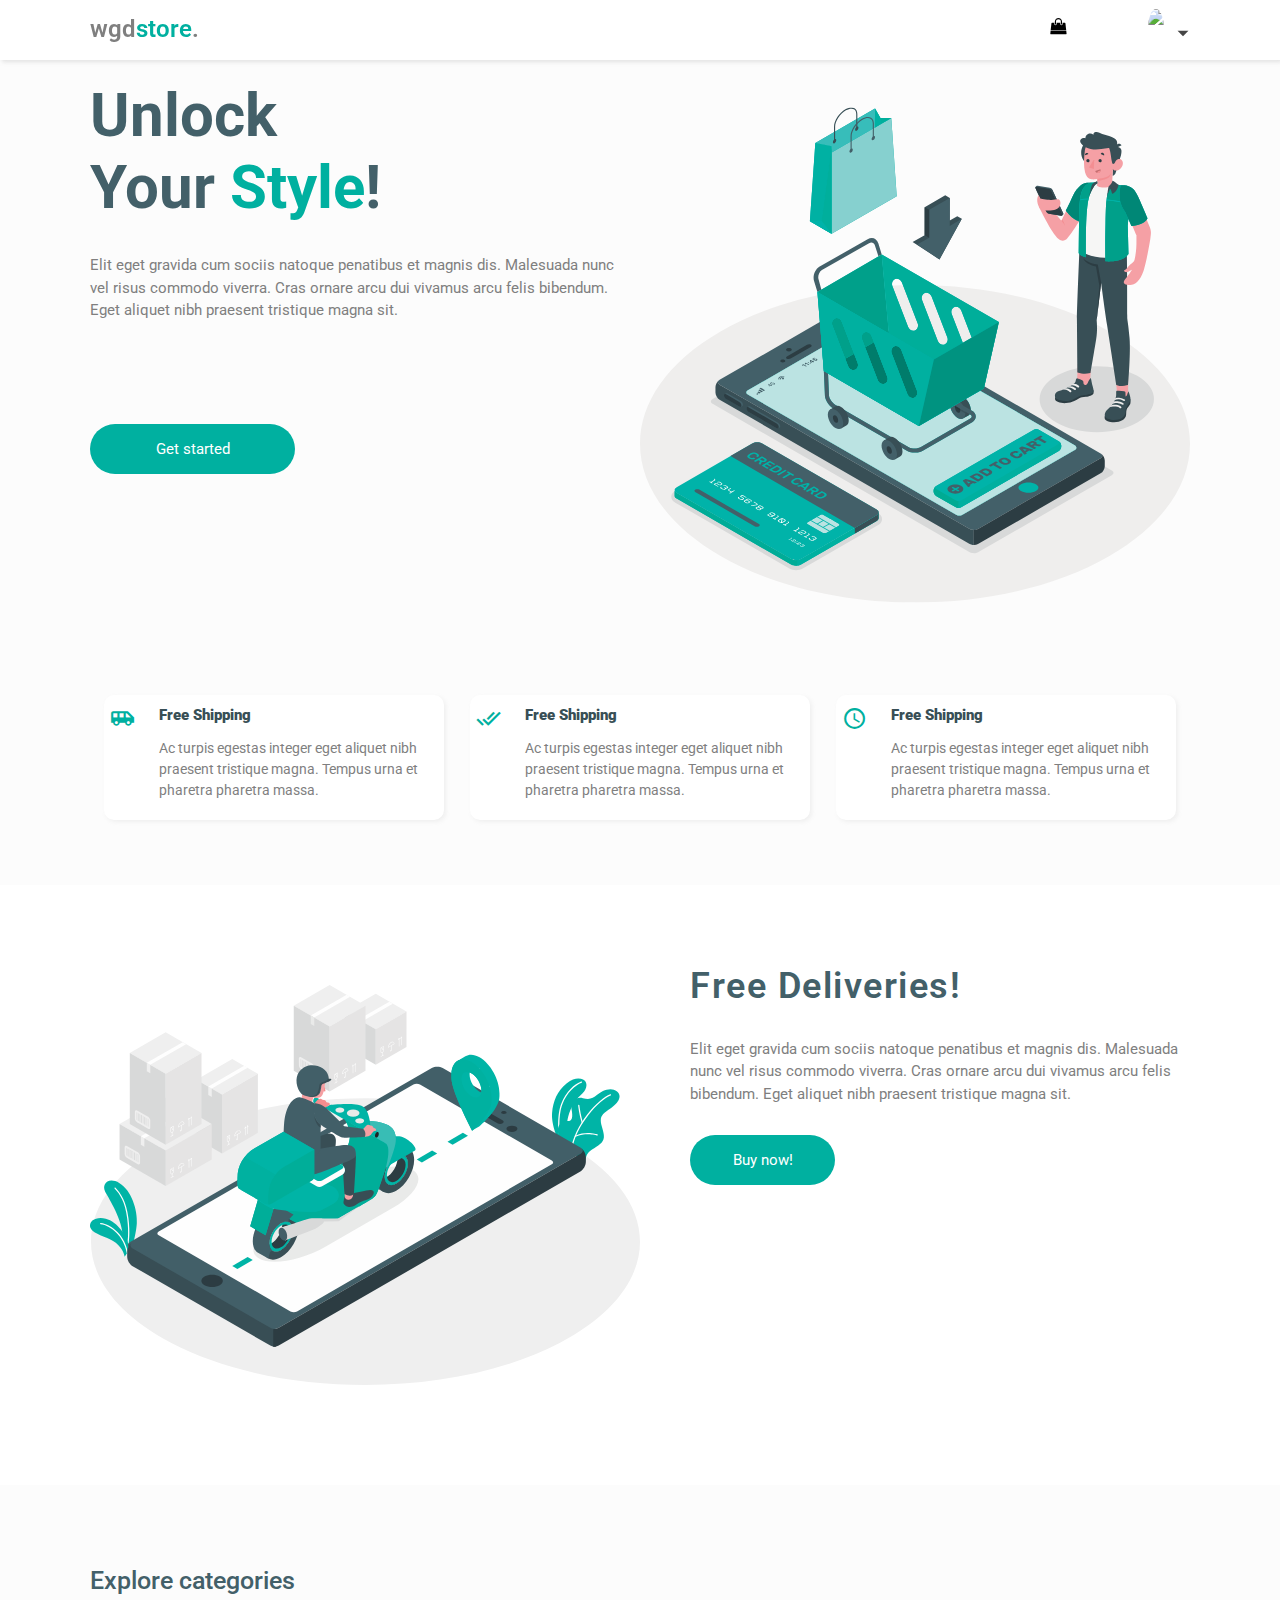
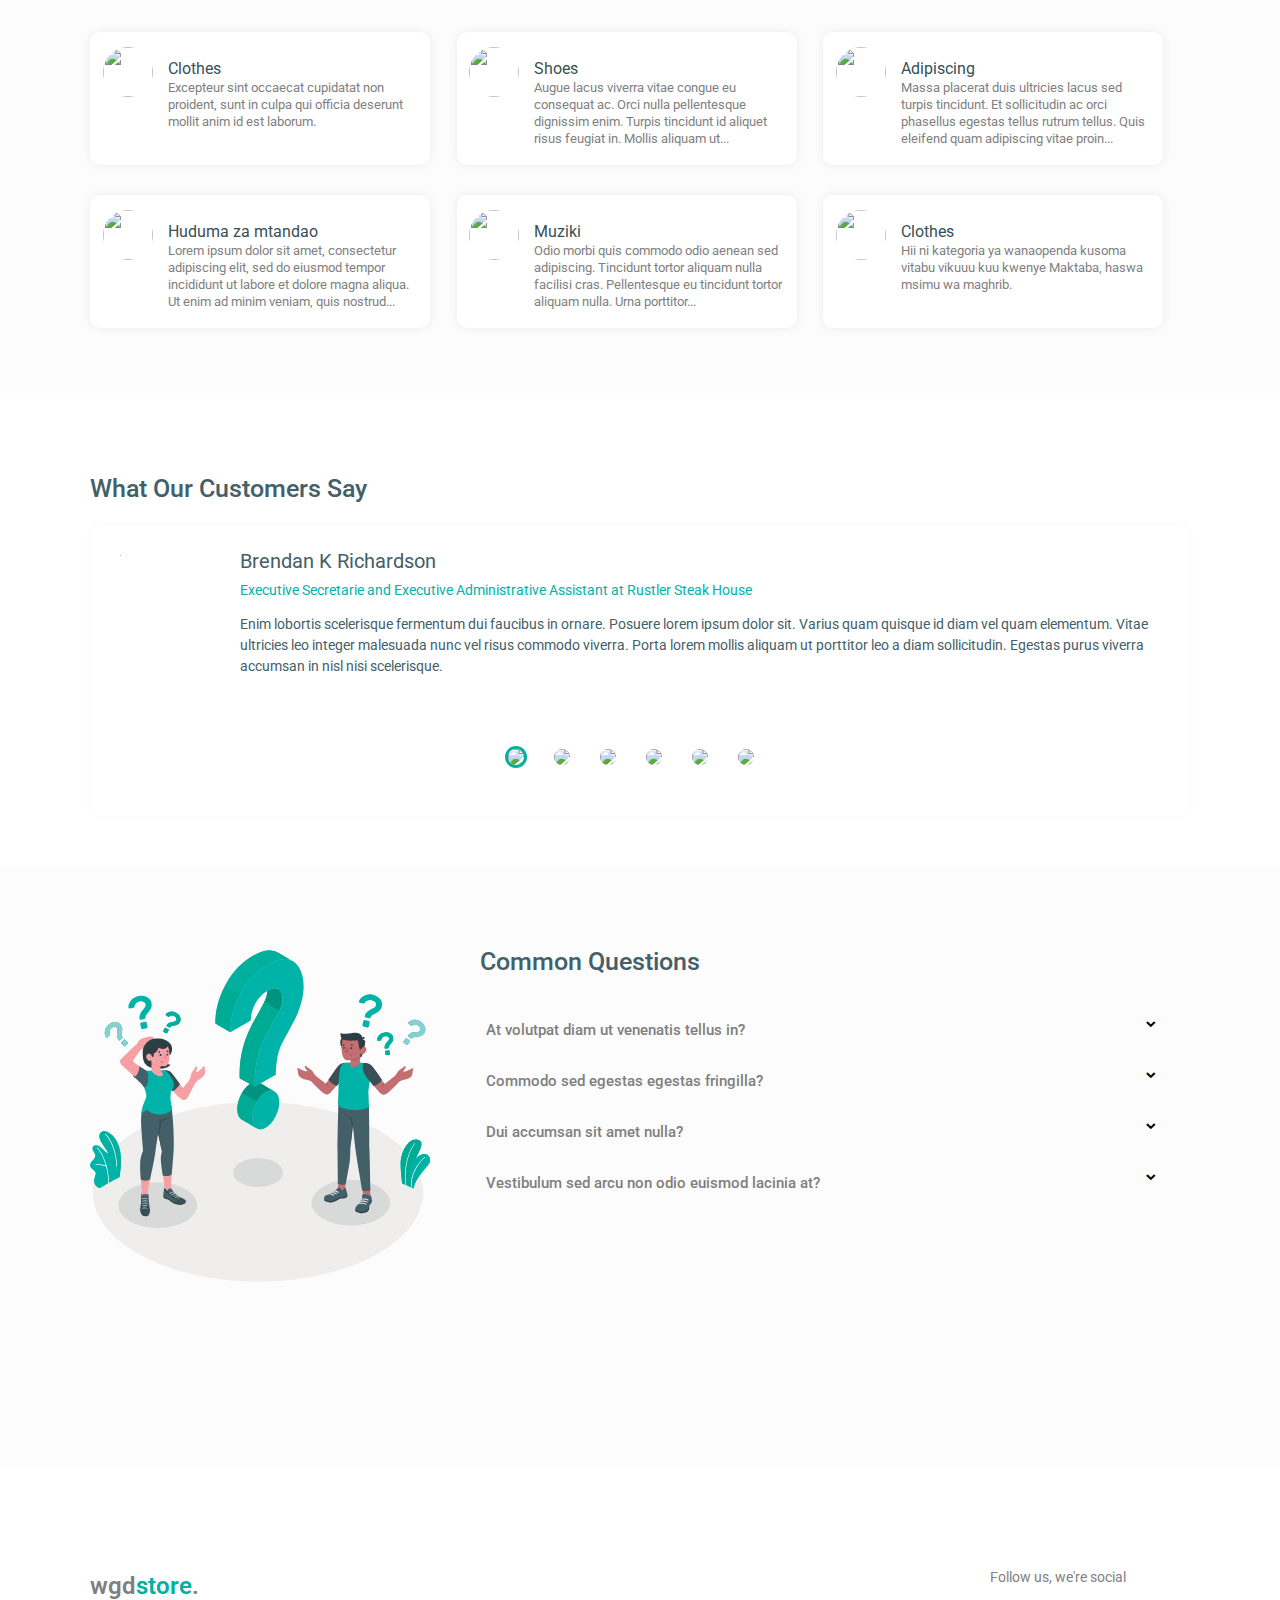
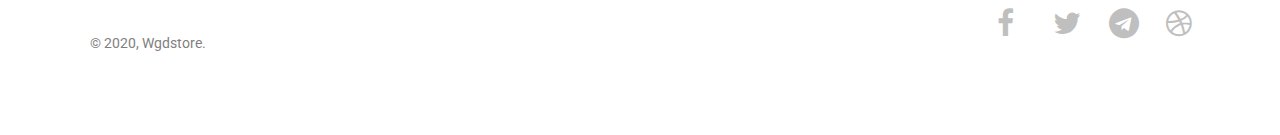
==== commit f5a96f9d: "common questions" ====
--- a/index.html
+++ b/index.html
@@ -6,6 +6,7 @@
     <meta name="viewport" content="width=device-width, initial-scale=1.0" />
     <title>Treinamento</title>
     <link href="css/style.css" rel="stylesheet" />
+    <link rel="stylesheet" href="https://cdnjs.cloudflare.com/ajax/libs/font-awesome/4.7.0/css/font-awesome.min.css">
 
   </head>
     <body>
@@ -258,6 +259,7 @@
                 </section>
             </div>
 
+
             <div class="container">
                 <section class="questions">
                     <div class="questions-left">
@@ -295,10 +297,33 @@
                                         Hac habitasse platea dictumst vestibulum rhoncus est pellentesque. 
                                         Tempor nec feugiat nisl pretium fusce. Fusce id velit ut tortor pretium viverra. Condimentum id venenatis a condimentum.</p>
                                 </div>
-                        </div>
-                    </div>
-                </section>
-            </div>
+                            </div>
+                        </div>
+                    </div>
+                </section>
+            </div>
+
+                <section class="footer">
+                    <div class="container-footer">
+                        <div class="text-left">
+                            <div class="title-header">
+                                <p>wgd<span class="color-text">store</span>.</p>
+                            </div>
+                            <span class="text-footer">© 2020, Wgdstore.</span>
+                        </div>
+                        <div class="text-right">
+                            <div class="text-social"> 
+                                <p class="text-footer">Follow us, we're social</p>
+                                <div class="social-media">
+                                    <button class="fa fa-facebook btn-social text-footer"></button>
+                                    <button class="fa fa-twitter btn-social text-footer"></button>
+                                    <button class="fa fa-telegram btn-social text-footer"></button>
+                                    <button class="fa fa-dribbble btn-social text-footer"></button>
+                                </div>
+                            </div>
+                        </div>
+                    </div>
+                </section>
 
         </main>
 
--- a/css/style.css
+++ b/css/style.css
@@ -1,5 +1,4 @@
 @import url('https://fonts.googleapis.com/css2?family=Roboto:wght@300;400;500&display=swap');
-@import url('https://cdnjs.cloudflare.com/ajax/libs/font-awesome/4.7.0/css/font-awesome.min.css');
 @import url('https://fonts.googleapis.com/icon?family=Material+Icons');
 
 * {
@@ -63,6 +62,7 @@
     border: 0;
     vertical-align: baseline;
     box-sizing: inherit;
+    color: rgb(127, 127, 127);
 }
 
 .color-text{
@@ -500,6 +500,7 @@
     border-radius: 100px;
     transition: border-color 700ms ease 0s;
 }
+
 
 /* ================================== QUESTIONS ===================================== */
 
@@ -579,3 +580,80 @@
 
   }
 
+
+/* ==================================== FOOTER ======================================= */
+
+.footer{
+    display: flex;
+    align-items: center;    
+    margin-top: 0px;
+    height: 269.391px;
+    left: 50px;
+    max-width: 1100px;
+    margin: auto;
+}
+
+.container-footer{
+    display: flex;
+    align-items: center;
+    justify-content: space-between;
+    width: 100%;
+    border-radius: 0px;
+}
+
+.text-left{    
+    display: flex;
+    flex-direction: column;
+    left: 0px;
+}
+.text-footer{
+    font-family: Roboto; 
+    font-size: 14px; 
+    color: rgb(127, 127, 127);
+    line-height: 1.4; 
+    border-radius: 0px;
+}
+.title-header{
+    font-weight: 600;
+    font-family: Roboto; 
+    font-size: 24px; 
+    margin-bottom: 10px;
+    color: rgb(127, 127, 127);
+}
+
+.text-right{
+    left: 798px;
+    width: 200px;
+
+    font-family: Roboto; 
+    font-size: 14px; 
+    color: rgb(127, 127, 127);
+    border-radius: 0px;
+}
+
+.social-media{
+    display: flex;
+    justify-content: space-between;
+    margin-top: 5px;
+    height: 40px;
+}
+
+.social-media > .fa{
+    font-size: 30px;
+}
+
+.text-social{    
+    display: flex;
+    flex-direction: column;
+}
+
+.btn-social{
+    background: none; 
+    border: none; 
+    color: rgb(191, 191, 191); 
+    border-radius: 4px;
+    height: 30px;
+    left: 0px;
+    width: 30px;
+    height: 25px;    
+}
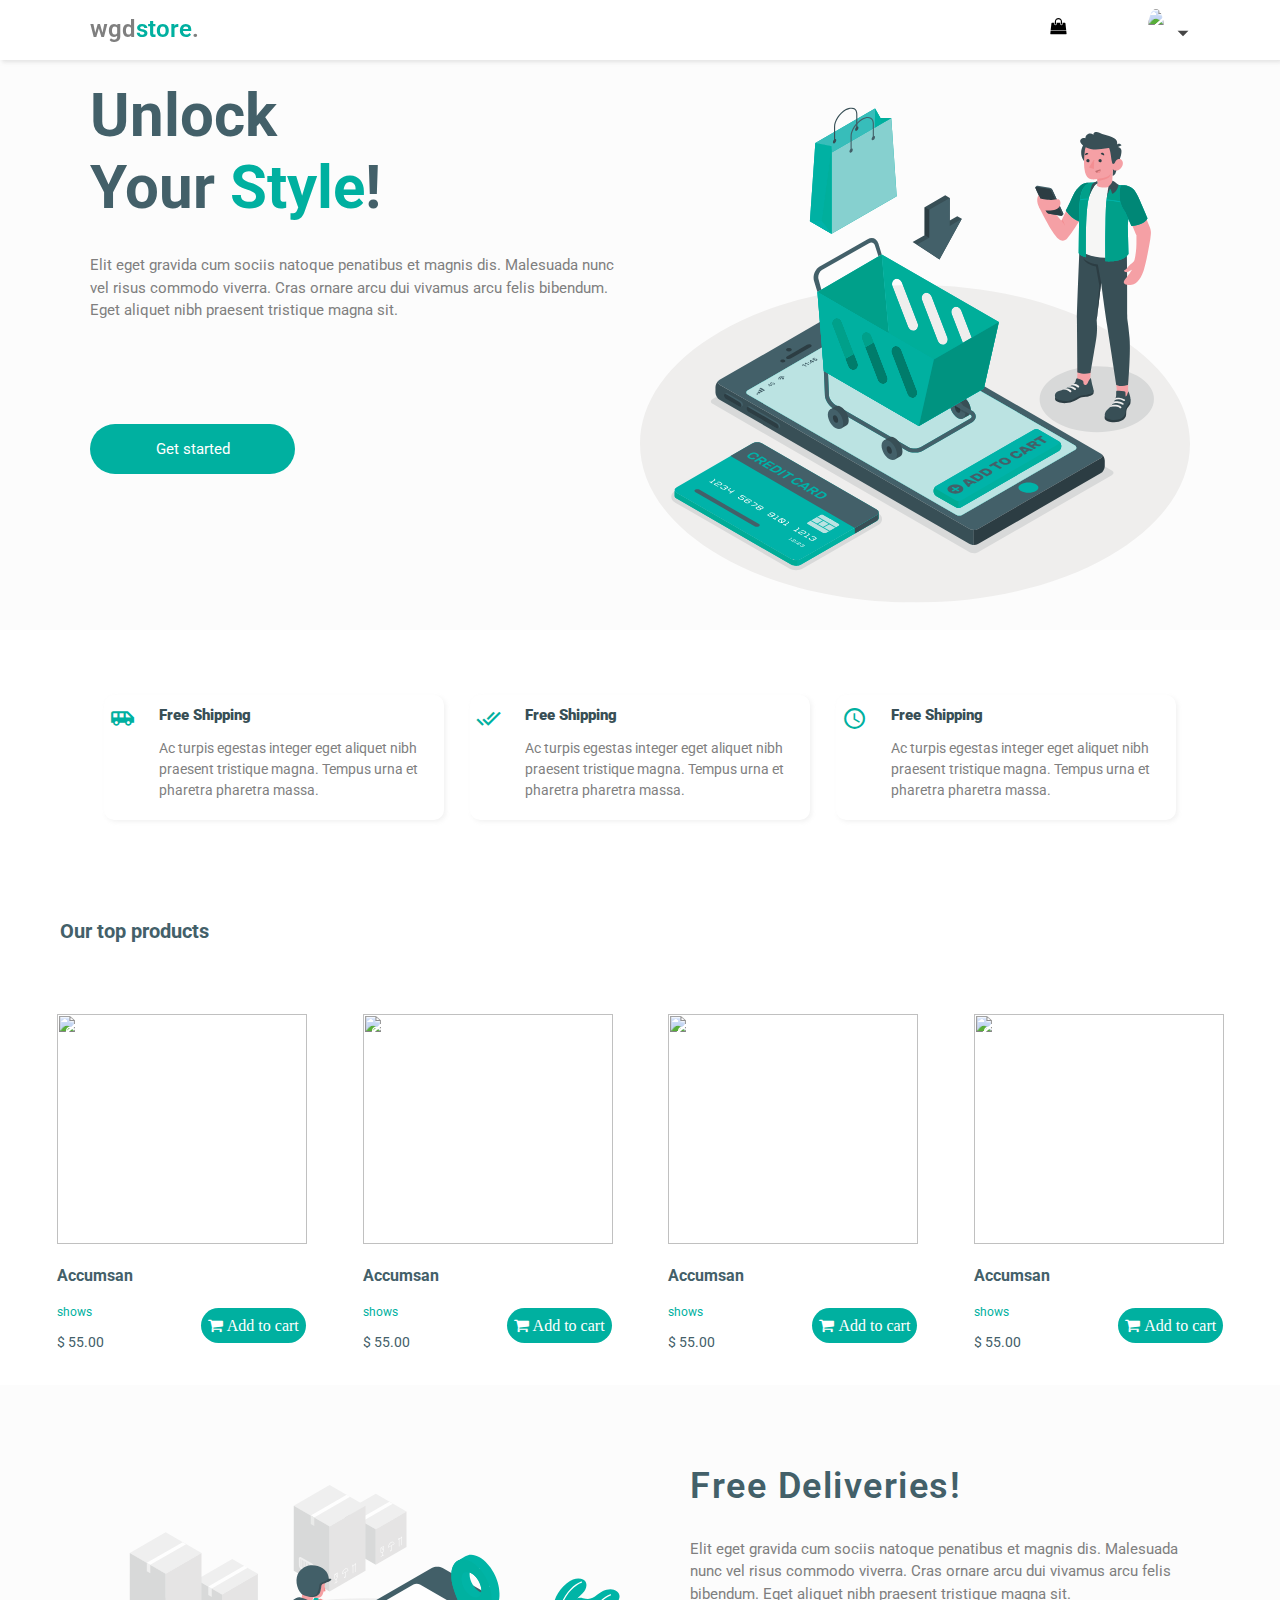
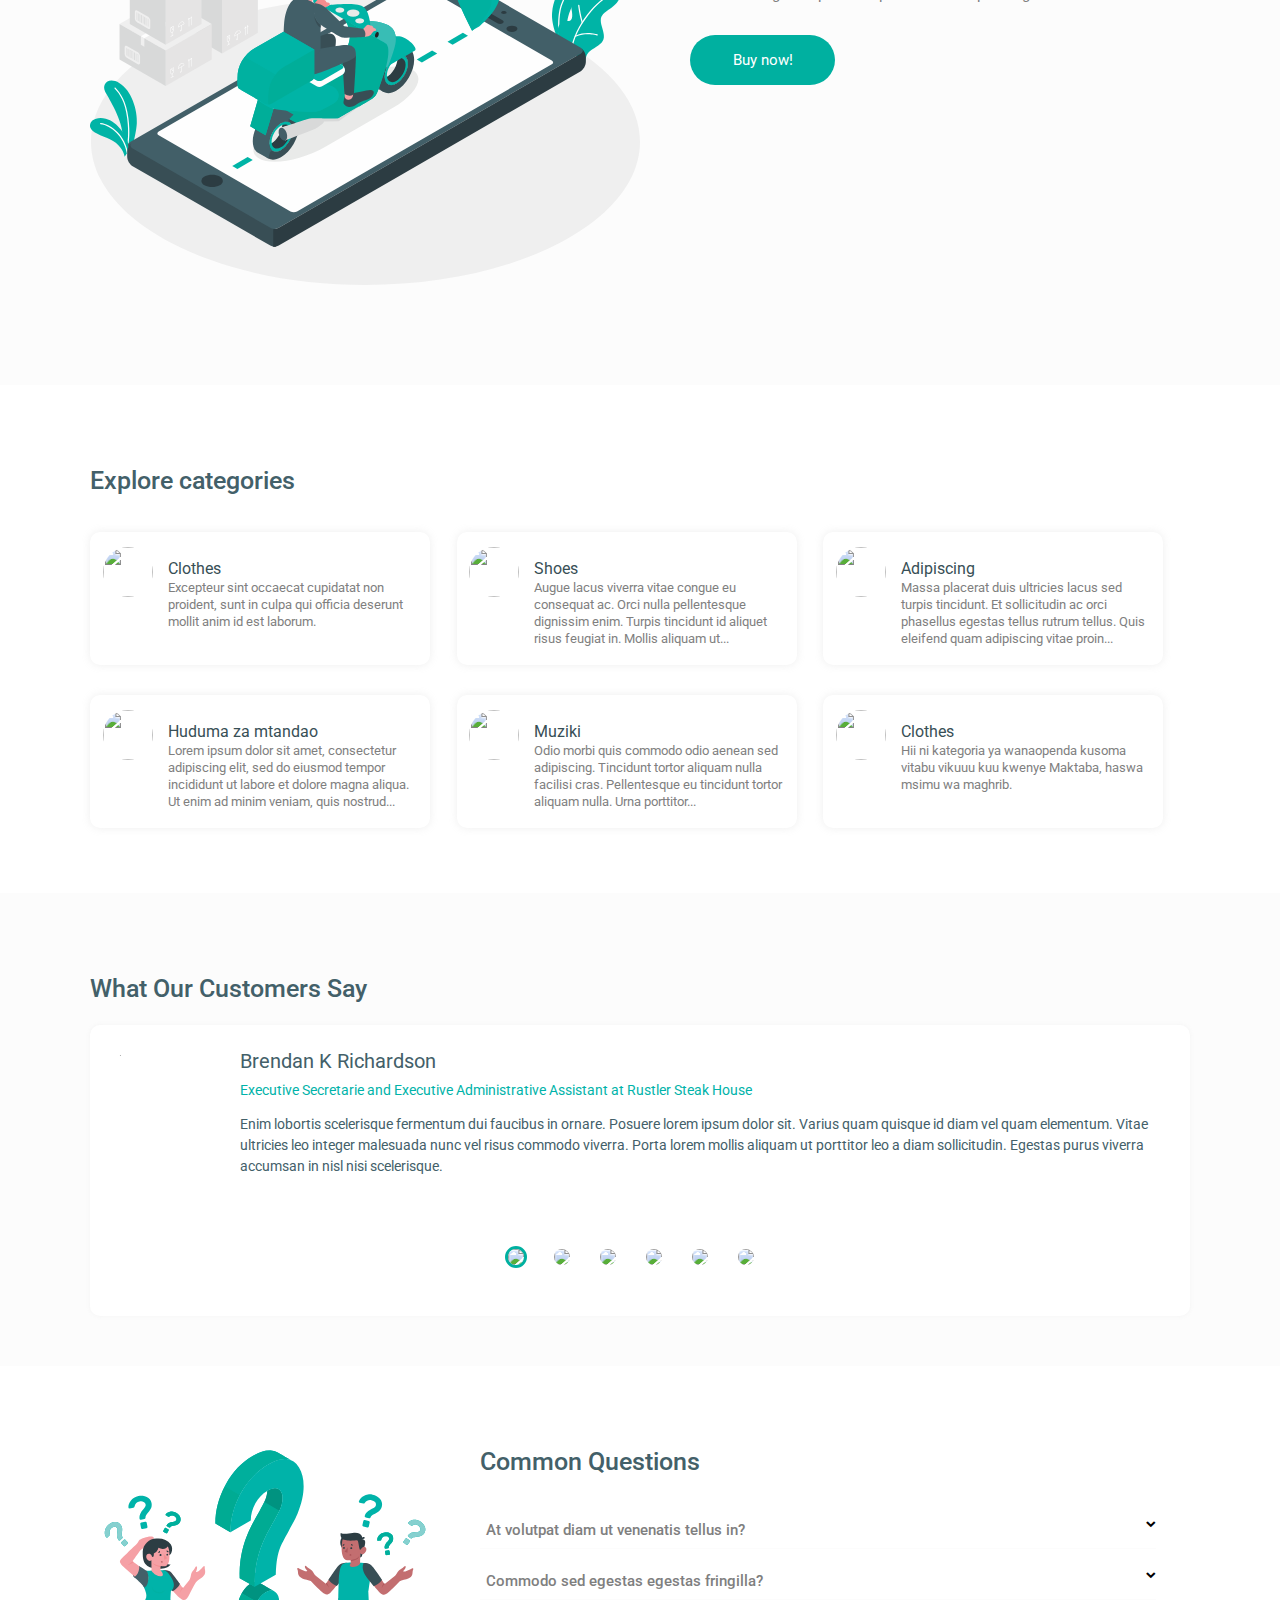
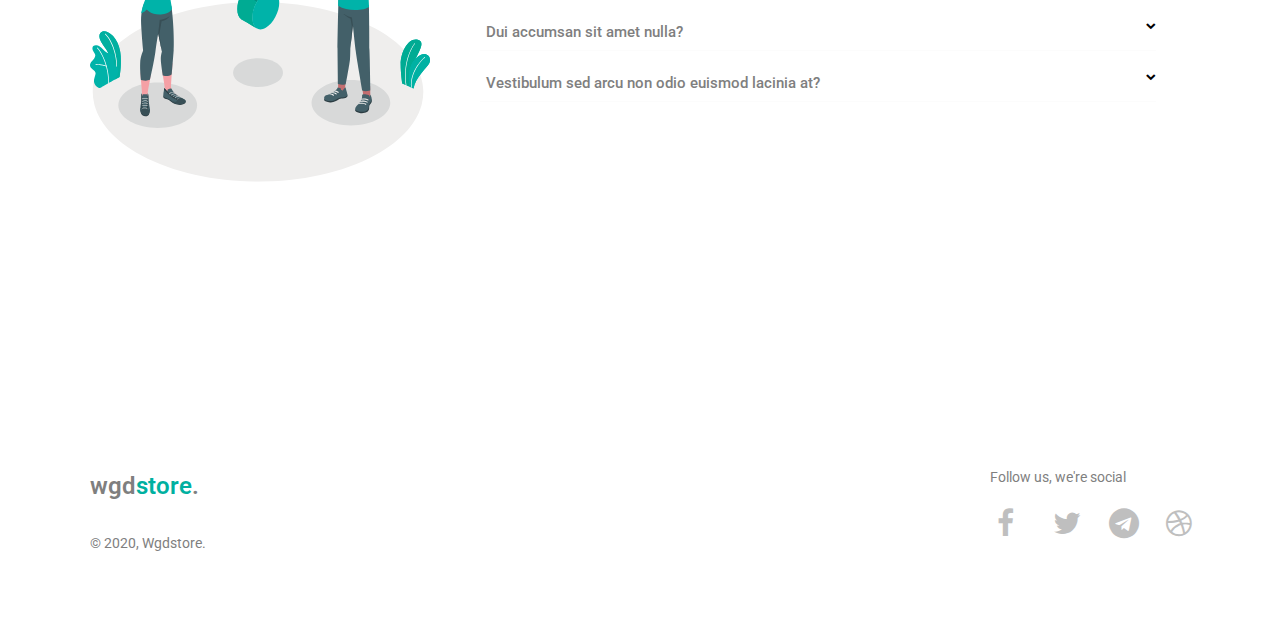
==== commit c4c3598e: "products done" ====
--- a/index.html
+++ b/index.html
@@ -53,8 +53,9 @@
                             <img src="images/banner 1.svg" alt="" />
                         </div>
                     </div>    
-                </section>
-                
+                </section>                                
+            </div>
+            <div class="container">
                 <section class="services">
                     <div class="container-services">
                         <li class="card-service">
@@ -93,6 +94,89 @@
                     </div>
                 </section>
             </div>
+            <div class="container"></div>
+                <section class="products">                                
+                    <div class="container-products">                        
+                        <div class="product-title">
+                            <span>Our top products</span>
+                        </div>    
+                        <div class="container-cards-products">
+                            <div class="card-product">              
+                                <div>
+                                    <button class="fa fa-heart-o btn-like"></button>
+                                    <img class="img-product" src="https://d1muf25xaso8hp.cloudfront.net/https%3A%2F%2Fs3.amazonaws.com%2Fappforest_uf%2Ff1591793466511x561659215546375740%2F7.jpg?w=384&h=353&auto=compress&fit=crop&dpr=0.75" alt="">
+                                </div>                    
+                                <div class="produc-informations">
+                                    <div class="left-info">
+                                        <p class="name-product">
+                                            Accumsan
+                                        </p>
+                                        <a class="link-product" href="#">shows</a>
+                                        <p class="price-product">$ 55.00</p>
+                                    </div>
+                                    <div class="right-info">
+                                        <button class="btn-car fa fa-shopping-cart">    Add to cart</button>
+                                    </div>
+                                </div>
+                            </div>                
+                            <div class="card-product">                                  
+                                <div>
+                                    <button class="fa fa-heart-o btn-like"></button>
+                                    <img class="img-product" src="https://d1muf25xaso8hp.cloudfront.net/https%3A%2F%2Fs3.amazonaws.com%2Fappforest_uf%2Ff1592230082797x374722768221111800%2Fdownload.jpg?w=384&h=353&auto=compress&fit=crop&dpr=0.75" alt="">
+                                </div>                    
+                                <div class="produc-informations">
+                                    <div class="left-info">
+                                        <p class="name-product">
+                                            Accumsan
+                                        </p>
+                                        <a class="link-product" href="#">shows</a>
+                                        <p class="price-product">$ 55.00</p>
+                                    </div>
+                                    <div class="right-info">
+                                        <button class="btn-car fa fa-shopping-cart">    Add to cart</button>
+                                    </div>
+                                </div>
+                            </div>
+                            <div class="card-product">              
+                                <div>
+                                    <button class="fa fa-heart-o btn-like"></button>
+                                    <img class="img-product" src="https://d1muf25xaso8hp.cloudfront.net/https%3A%2F%2Fs3.amazonaws.com%2Fappforest_uf%2Ff1591416543325x572781993819463200%2F6.jpg?w=384&h=355&auto=compress&fit=crop&dpr=0.75" alt="">
+                                </div>                    
+                                <div class="produc-informations">
+                                    <div class="left-info">
+                                        <p class="name-product">
+                                            Accumsan
+                                        </p>
+                                        <a class="link-product" href="#">shows</a>
+                                        <p class="price-product">$ 55.00</p>
+                                    </div>
+                                    <div class="right-info">
+                                        <button class="btn-car fa fa-shopping-cart">    Add to cart</button>
+                                    </div>
+                                </div>
+                            </div>
+                            <div class="card-product">                   
+                                <div>
+                                    <button class="fa fa-heart-o btn-like"></button>
+                                    <img class="img-product" src="https://d1muf25xaso8hp.cloudfront.net/https%3A%2F%2Fs3.amazonaws.com%2Fappforest_uf%2Ff1591416533974x387712566400433700%2F4.jpg?w=384&h=353&auto=compress&fit=crop&dpr=0.75    " alt="">
+                                </div>                    
+                                <div class="produc-informations">
+                                    <div class="left-info">
+                                        <p class="name-product">
+                                            Accumsan
+                                        </p>
+                                        <a class="link-product" href="#">shows</a>
+                                        <p class="price-product">$ 55.00</p>
+                                    </div>
+                                    <div class="right-info">
+                                        <button class="btn-car fa fa-shopping-cart">    Add to cart</button>
+                                    </div>
+                                </div>
+                            </div>
+                        </div>
+                    </div>
+                </section>
+            </div>
 
             <div class="container">
                 <section class="banner-inferior">
--- a/css/style.css
+++ b/css/style.css
@@ -276,6 +276,135 @@
     font-size: 15px;
     font-weight: 900;
     color: rgb(56, 79, 86);
+}
+
+/* ============================== PRODUCTS ====================================== */
+
+.products{    
+    margin-top: 0px;
+    height: 960px;
+    width: 100%;
+    left: 0px;
+    box-sizing: border-box;
+    z-index: 10;
+    height: 500px;
+    top: 0px;
+    background-color: rgb(255, 255, 255);
+    border-radius: 0px;
+}
+
+.container-products{        
+    display: flex;
+    flex-direction: column;
+    height: 100%;
+    justify-content: space-around;
+}
+
+.product-title{    
+    margin-left: 60px;
+    font-family: Roboto;
+    font-size: 20px;
+    font-weight: 700;
+    color: rgb(67, 96, 105);
+    line-height: 1.2;
+    padding-top: 10.5px;
+}
+
+.img-product{
+    height: 230px;
+    width: 250px;
+}
+
+.btn-like > .fa{
+    font-size: 100px;
+}
+
+.btn-like{
+    position: absolute;
+    box-sizing: border-box;
+    height: 35px;
+    width: 35px;
+    overflow: visible;
+    word-break: break-word;
+    font-family: Roboto;
+    font-size: 30px;
+    font-weight: 700;
+    color: rgb(255, 255, 255);
+    text-align: center;
+    background: none !important;
+    border: none;
+    line-height: 1.2;
+    padding-top: 5.5px;    
+}
+
+.container-cards-products{
+    display: flex;
+    justify-content: space-evenly;
+    align-items: center;
+    height: 370px;
+    width: 100%;
+    box-shadow: rgb(170 170 170 / 0%) 0px 0px 4px 0px;    
+}
+
+.card-product{
+    height: 325px;
+    left: 5px;
+    width: 249px;
+}
+
+.produc-informations{
+    display: flex;
+    justify-content: space-between;
+    height: 95px;
+}
+
+.left-info{
+    margin: 0;
+    height: 95px;
+}
+
+.right-info{
+    display: flex;
+    align-items: flex-end;
+}
+
+.name-product{
+    font-family: Roboto;
+    font-size: 16px;
+    font-weight: 700;
+    color: rgb(67, 96, 105);
+    padding-top: 2.5px;
+    border-radius: 0px;
+}
+
+.link-product{
+    font-family: Roboto;
+    font-size: 12px;
+    color: rgb(0, 176, 160);    
+    border-radius: 0px;
+    cursor: pointer;    
+    font-weight: normal;
+    text-decoration: none;
+    font-style: normal;
+}
+
+.price-product{
+    word-break: break-word;
+    font-family: Roboto;
+    font-size: 14px;
+    color: rgb(67, 96, 105);
+}
+
+.btn-car{
+    font-family: Roboto;
+    font-size: 12px;
+    color: rgb(255, 255, 255);
+    box-sizing: border-box;
+    height: 35px;
+    background-color: rgb(0, 176, 160) !important;
+    border-radius: 100px;
+    width: 105px;
+    border: none;
 }
 
 /* =========================== BANNER INFERIOR==================================== */
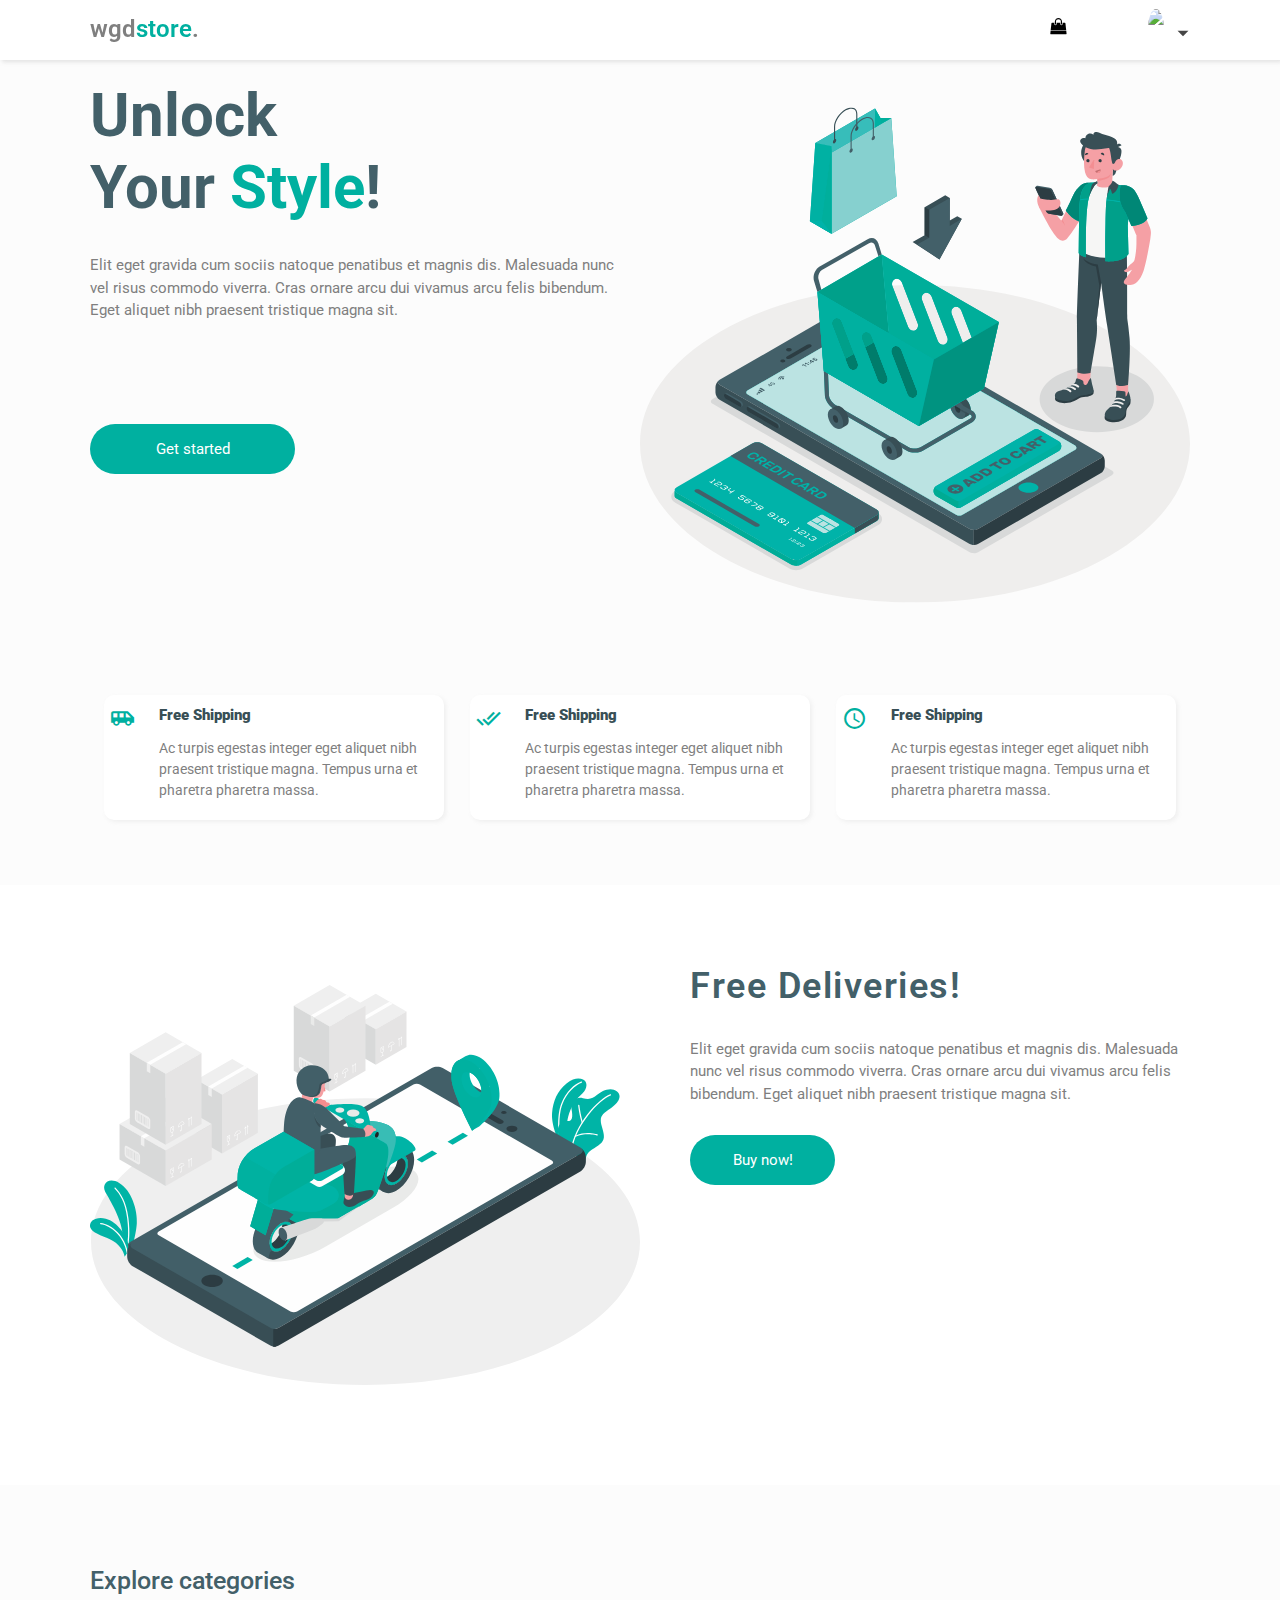
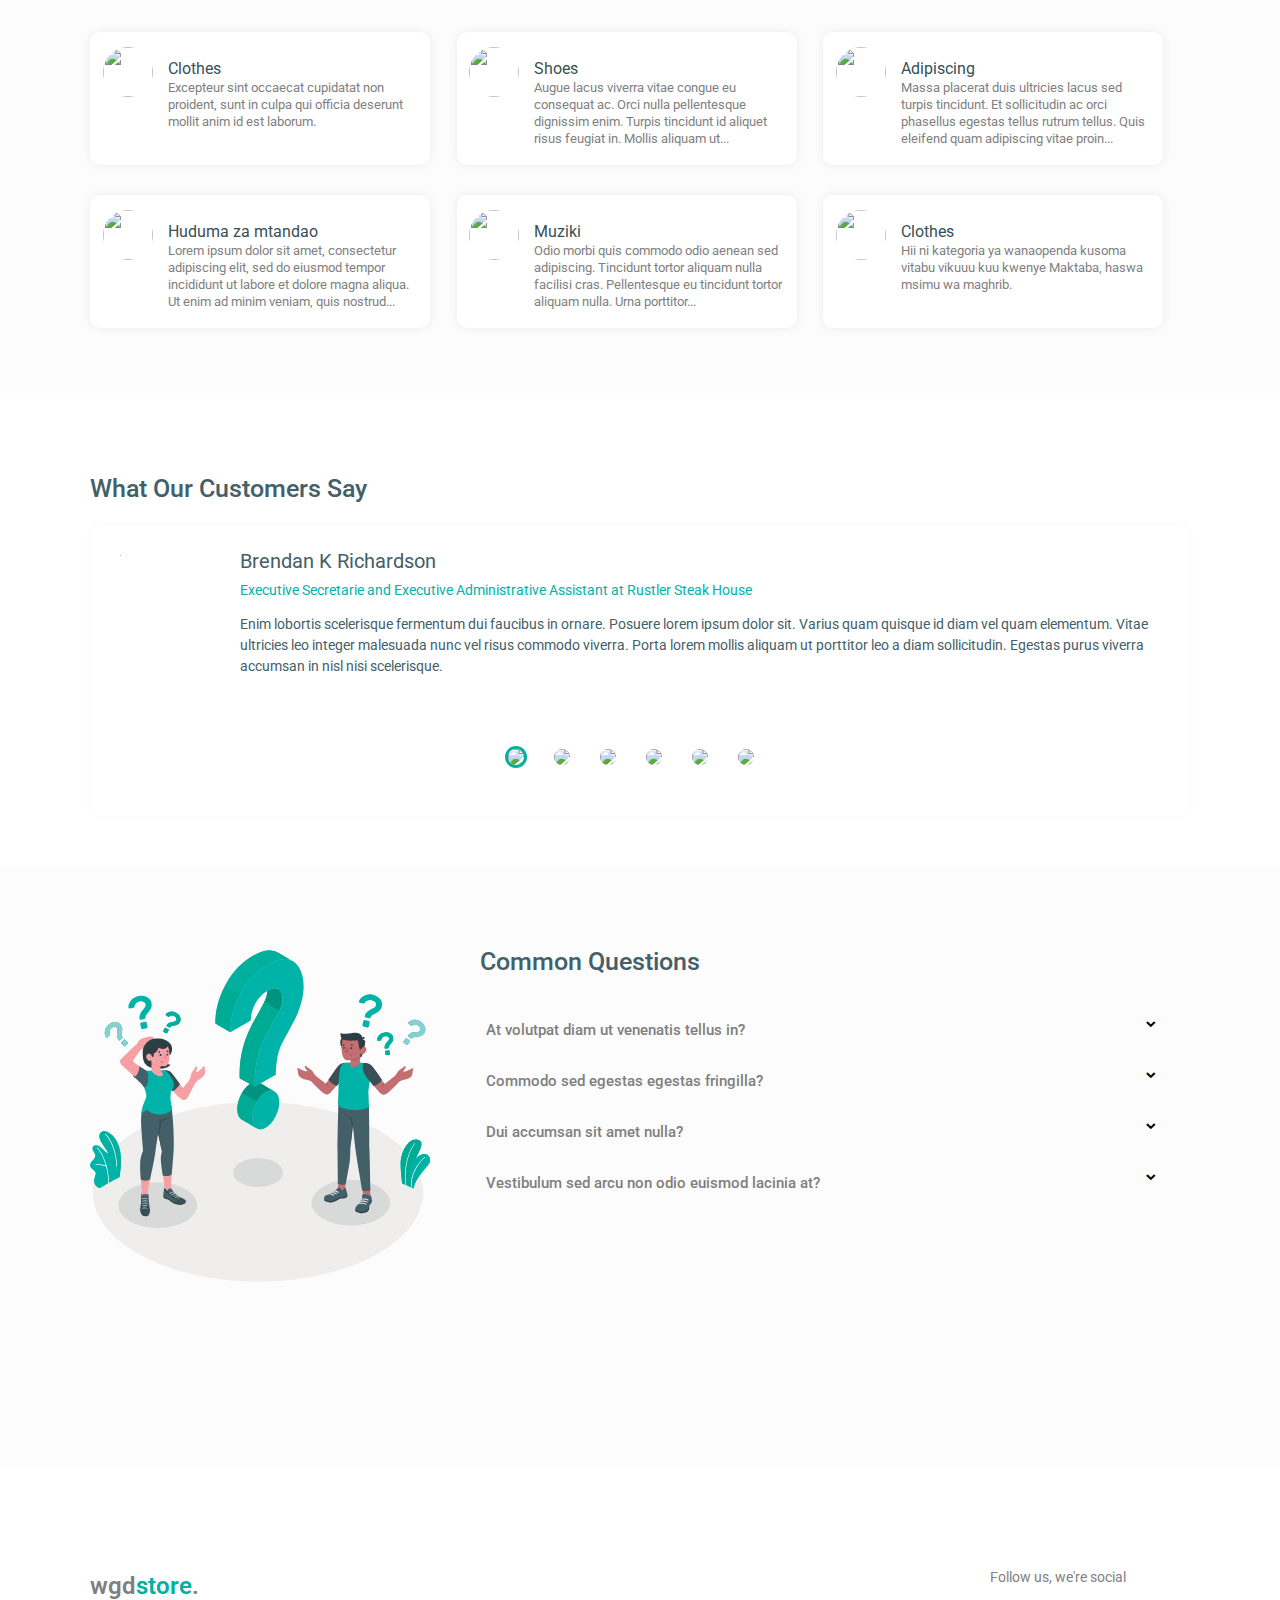
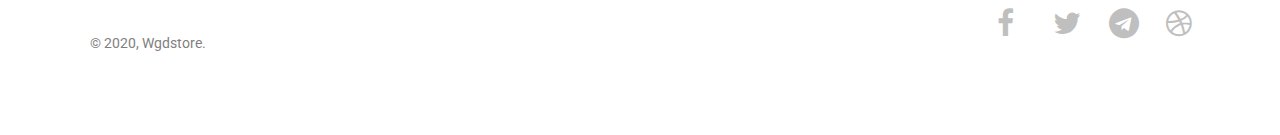
==== commit 1dfdb539: "questions" ====
--- a/index.html
+++ b/index.html
@@ -53,9 +53,8 @@
                             <img src="images/banner 1.svg" alt="" />
                         </div>
                     </div>    
-                </section>                                
-            </div>
-            <div class="container">
+                </section>
+                
                 <section class="services">
                     <div class="container-services">
                         <li class="card-service">
@@ -94,89 +93,6 @@
                     </div>
                 </section>
             </div>
-            <div class="container"></div>
-                <section class="products">                                
-                    <div class="container-products">                        
-                        <div class="product-title">
-                            <span>Our top products</span>
-                        </div>    
-                        <div class="container-cards-products">
-                            <div class="card-product">              
-                                <div>
-                                    <button class="fa fa-heart-o btn-like"></button>
-                                    <img class="img-product" src="https://d1muf25xaso8hp.cloudfront.net/https%3A%2F%2Fs3.amazonaws.com%2Fappforest_uf%2Ff1591793466511x561659215546375740%2F7.jpg?w=384&h=353&auto=compress&fit=crop&dpr=0.75" alt="">
-                                </div>                    
-                                <div class="produc-informations">
-                                    <div class="left-info">
-                                        <p class="name-product">
-                                            Accumsan
-                                        </p>
-                                        <a class="link-product" href="#">shows</a>
-                                        <p class="price-product">$ 55.00</p>
-                                    </div>
-                                    <div class="right-info">
-                                        <button class="btn-car fa fa-shopping-cart">    Add to cart</button>
-                                    </div>
-                                </div>
-                            </div>                
-                            <div class="card-product">                                  
-                                <div>
-                                    <button class="fa fa-heart-o btn-like"></button>
-                                    <img class="img-product" src="https://d1muf25xaso8hp.cloudfront.net/https%3A%2F%2Fs3.amazonaws.com%2Fappforest_uf%2Ff1592230082797x374722768221111800%2Fdownload.jpg?w=384&h=353&auto=compress&fit=crop&dpr=0.75" alt="">
-                                </div>                    
-                                <div class="produc-informations">
-                                    <div class="left-info">
-                                        <p class="name-product">
-                                            Accumsan
-                                        </p>
-                                        <a class="link-product" href="#">shows</a>
-                                        <p class="price-product">$ 55.00</p>
-                                    </div>
-                                    <div class="right-info">
-                                        <button class="btn-car fa fa-shopping-cart">    Add to cart</button>
-                                    </div>
-                                </div>
-                            </div>
-                            <div class="card-product">              
-                                <div>
-                                    <button class="fa fa-heart-o btn-like"></button>
-                                    <img class="img-product" src="https://d1muf25xaso8hp.cloudfront.net/https%3A%2F%2Fs3.amazonaws.com%2Fappforest_uf%2Ff1591416543325x572781993819463200%2F6.jpg?w=384&h=355&auto=compress&fit=crop&dpr=0.75" alt="">
-                                </div>                    
-                                <div class="produc-informations">
-                                    <div class="left-info">
-                                        <p class="name-product">
-                                            Accumsan
-                                        </p>
-                                        <a class="link-product" href="#">shows</a>
-                                        <p class="price-product">$ 55.00</p>
-                                    </div>
-                                    <div class="right-info">
-                                        <button class="btn-car fa fa-shopping-cart">    Add to cart</button>
-                                    </div>
-                                </div>
-                            </div>
-                            <div class="card-product">                   
-                                <div>
-                                    <button class="fa fa-heart-o btn-like"></button>
-                                    <img class="img-product" src="https://d1muf25xaso8hp.cloudfront.net/https%3A%2F%2Fs3.amazonaws.com%2Fappforest_uf%2Ff1591416533974x387712566400433700%2F4.jpg?w=384&h=353&auto=compress&fit=crop&dpr=0.75    " alt="">
-                                </div>                    
-                                <div class="produc-informations">
-                                    <div class="left-info">
-                                        <p class="name-product">
-                                            Accumsan
-                                        </p>
-                                        <a class="link-product" href="#">shows</a>
-                                        <p class="price-product">$ 55.00</p>
-                                    </div>
-                                    <div class="right-info">
-                                        <button class="btn-car fa fa-shopping-cart">    Add to cart</button>
-                                    </div>
-                                </div>
-                            </div>
-                        </div>
-                    </div>
-                </section>
-            </div>
 
             <div class="container">
                 <section class="banner-inferior">
@@ -419,8 +335,8 @@
 
                 btnActive.forEach(button => {
                     button.addEventListener('click', function() {
-                        btnActive.forEach(btn => btn.classList.remove('active'));
-                        this.classList.add('active');
+                        btnActive.forEach(  btn => btn.classList.remove('active'));
+
                         let content = this.nextElementSibling;
                         let icons = this.children;
 
@@ -428,8 +344,7 @@
 
                         if (content.style.maxHeight) {
                             content.style.maxHeight = null;
-                            this.classList.remove('active')
-                            icons[1].classList.replace('fa-chevron-up', 'fa-chevron-down')
+                            icons[1].classList.replace('fa-chevron-up', 'fa-chevron-down') 
                         } else {
                             content.style.maxHeight = content.scrollHeight + "px";
                         }       
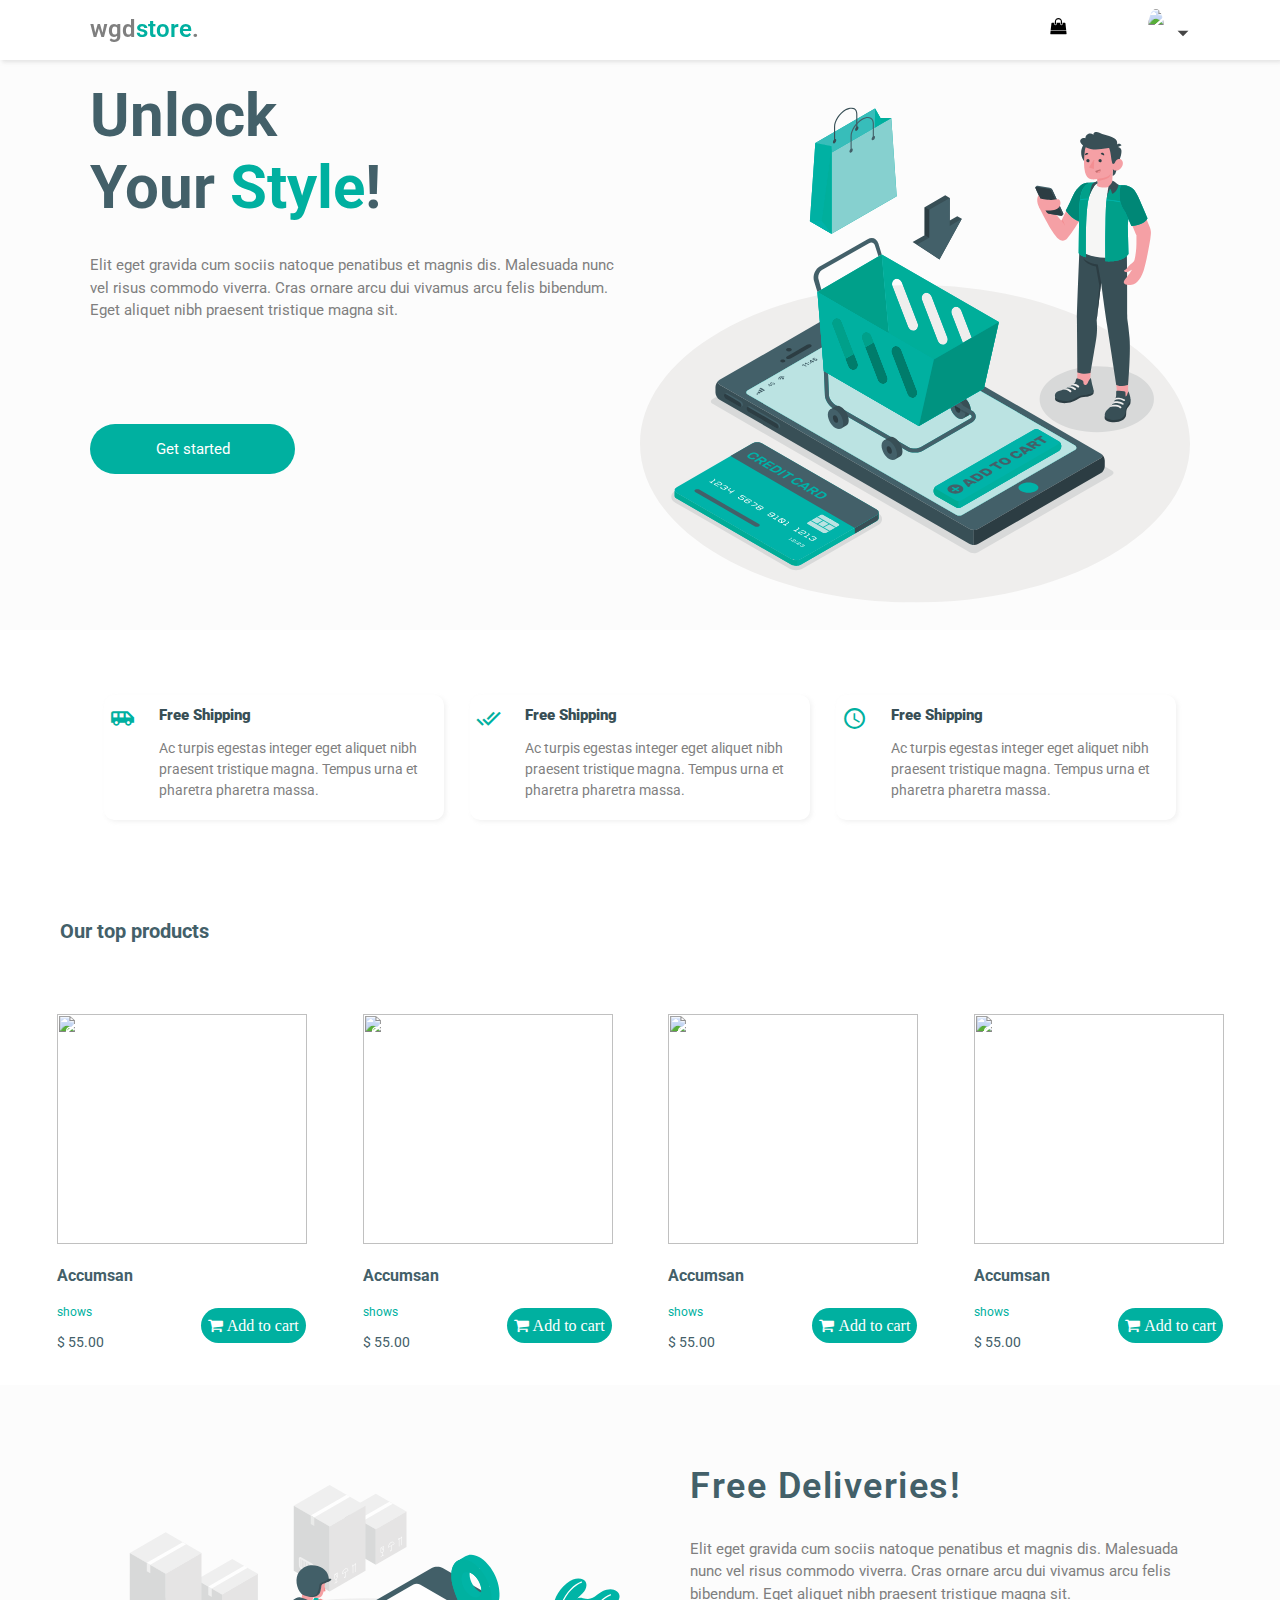
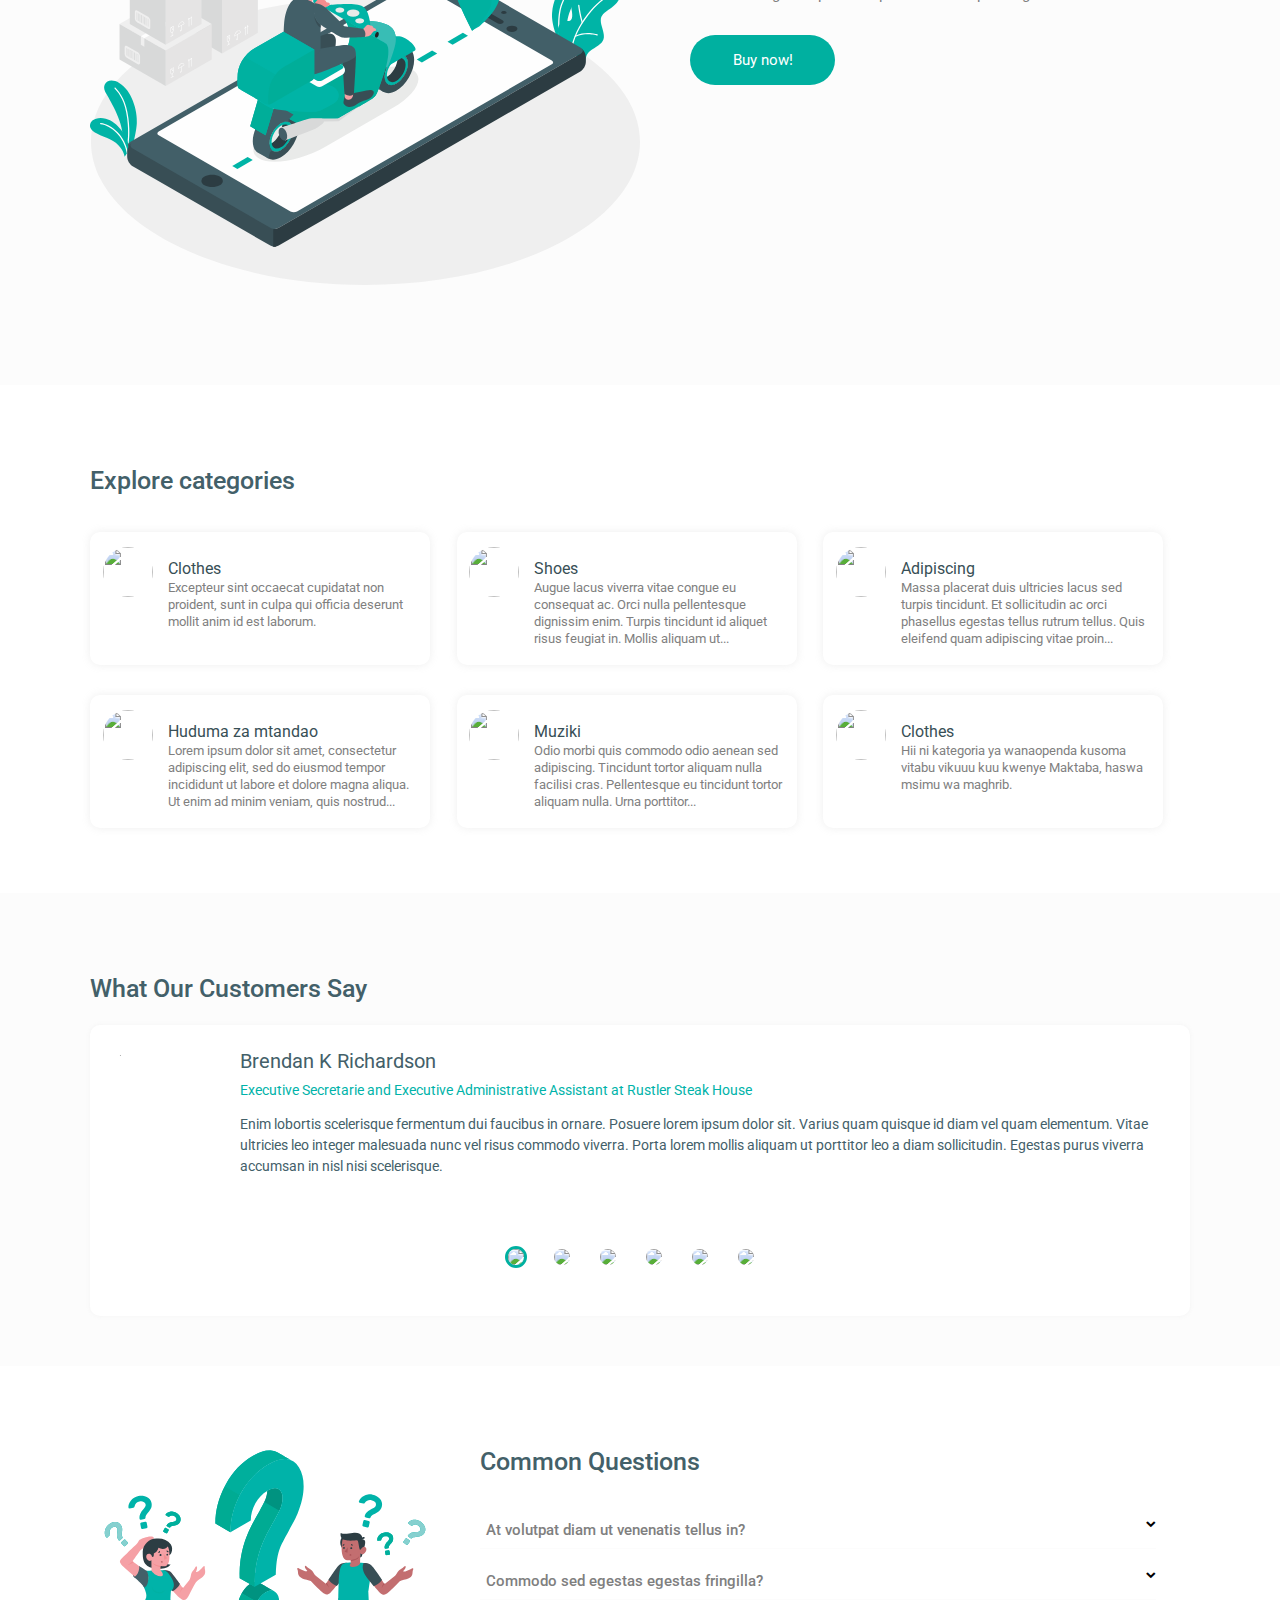
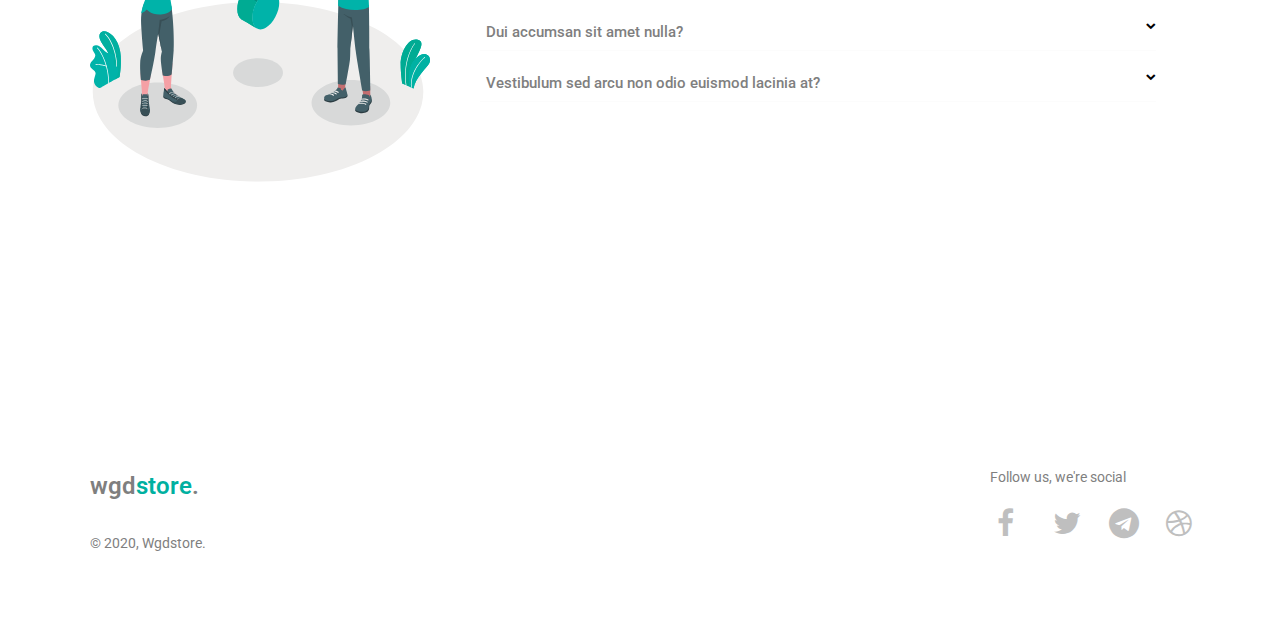
==== commit 66c7ce1c: "Merge branch 'main' of https://github.com/RyamSousa/wem-project" ====
--- a/index.html
+++ b/index.html
@@ -53,8 +53,9 @@
                             <img src="images/banner 1.svg" alt="" />
                         </div>
                     </div>    
-                </section>
-                
+                </section>                                
+            </div>
+            <div class="container">
                 <section class="services">
                     <div class="container-services">
                         <li class="card-service">
@@ -93,6 +94,89 @@
                     </div>
                 </section>
             </div>
+            <div class="container"></div>
+                <section class="products">                                
+                    <div class="container-products">                        
+                        <div class="product-title">
+                            <span>Our top products</span>
+                        </div>    
+                        <div class="container-cards-products">
+                            <div class="card-product">              
+                                <div>
+                                    <button class="fa fa-heart-o btn-like"></button>
+                                    <img class="img-product" src="https://d1muf25xaso8hp.cloudfront.net/https%3A%2F%2Fs3.amazonaws.com%2Fappforest_uf%2Ff1591793466511x561659215546375740%2F7.jpg?w=384&h=353&auto=compress&fit=crop&dpr=0.75" alt="">
+                                </div>                    
+                                <div class="produc-informations">
+                                    <div class="left-info">
+                                        <p class="name-product">
+                                            Accumsan
+                                        </p>
+                                        <a class="link-product" href="#">shows</a>
+                                        <p class="price-product">$ 55.00</p>
+                                    </div>
+                                    <div class="right-info">
+                                        <button class="btn-car fa fa-shopping-cart">    Add to cart</button>
+                                    </div>
+                                </div>
+                            </div>                
+                            <div class="card-product">                                  
+                                <div>
+                                    <button class="fa fa-heart-o btn-like"></button>
+                                    <img class="img-product" src="https://d1muf25xaso8hp.cloudfront.net/https%3A%2F%2Fs3.amazonaws.com%2Fappforest_uf%2Ff1592230082797x374722768221111800%2Fdownload.jpg?w=384&h=353&auto=compress&fit=crop&dpr=0.75" alt="">
+                                </div>                    
+                                <div class="produc-informations">
+                                    <div class="left-info">
+                                        <p class="name-product">
+                                            Accumsan
+                                        </p>
+                                        <a class="link-product" href="#">shows</a>
+                                        <p class="price-product">$ 55.00</p>
+                                    </div>
+                                    <div class="right-info">
+                                        <button class="btn-car fa fa-shopping-cart">    Add to cart</button>
+                                    </div>
+                                </div>
+                            </div>
+                            <div class="card-product">              
+                                <div>
+                                    <button class="fa fa-heart-o btn-like"></button>
+                                    <img class="img-product" src="https://d1muf25xaso8hp.cloudfront.net/https%3A%2F%2Fs3.amazonaws.com%2Fappforest_uf%2Ff1591416543325x572781993819463200%2F6.jpg?w=384&h=355&auto=compress&fit=crop&dpr=0.75" alt="">
+                                </div>                    
+                                <div class="produc-informations">
+                                    <div class="left-info">
+                                        <p class="name-product">
+                                            Accumsan
+                                        </p>
+                                        <a class="link-product" href="#">shows</a>
+                                        <p class="price-product">$ 55.00</p>
+                                    </div>
+                                    <div class="right-info">
+                                        <button class="btn-car fa fa-shopping-cart">    Add to cart</button>
+                                    </div>
+                                </div>
+                            </div>
+                            <div class="card-product">                   
+                                <div>
+                                    <button class="fa fa-heart-o btn-like"></button>
+                                    <img class="img-product" src="https://d1muf25xaso8hp.cloudfront.net/https%3A%2F%2Fs3.amazonaws.com%2Fappforest_uf%2Ff1591416533974x387712566400433700%2F4.jpg?w=384&h=353&auto=compress&fit=crop&dpr=0.75    " alt="">
+                                </div>                    
+                                <div class="produc-informations">
+                                    <div class="left-info">
+                                        <p class="name-product">
+                                            Accumsan
+                                        </p>
+                                        <a class="link-product" href="#">shows</a>
+                                        <p class="price-product">$ 55.00</p>
+                                    </div>
+                                    <div class="right-info">
+                                        <button class="btn-car fa fa-shopping-cart">    Add to cart</button>
+                                    </div>
+                                </div>
+                            </div>
+                        </div>
+                    </div>
+                </section>
+            </div>
 
             <div class="container">
                 <section class="banner-inferior">
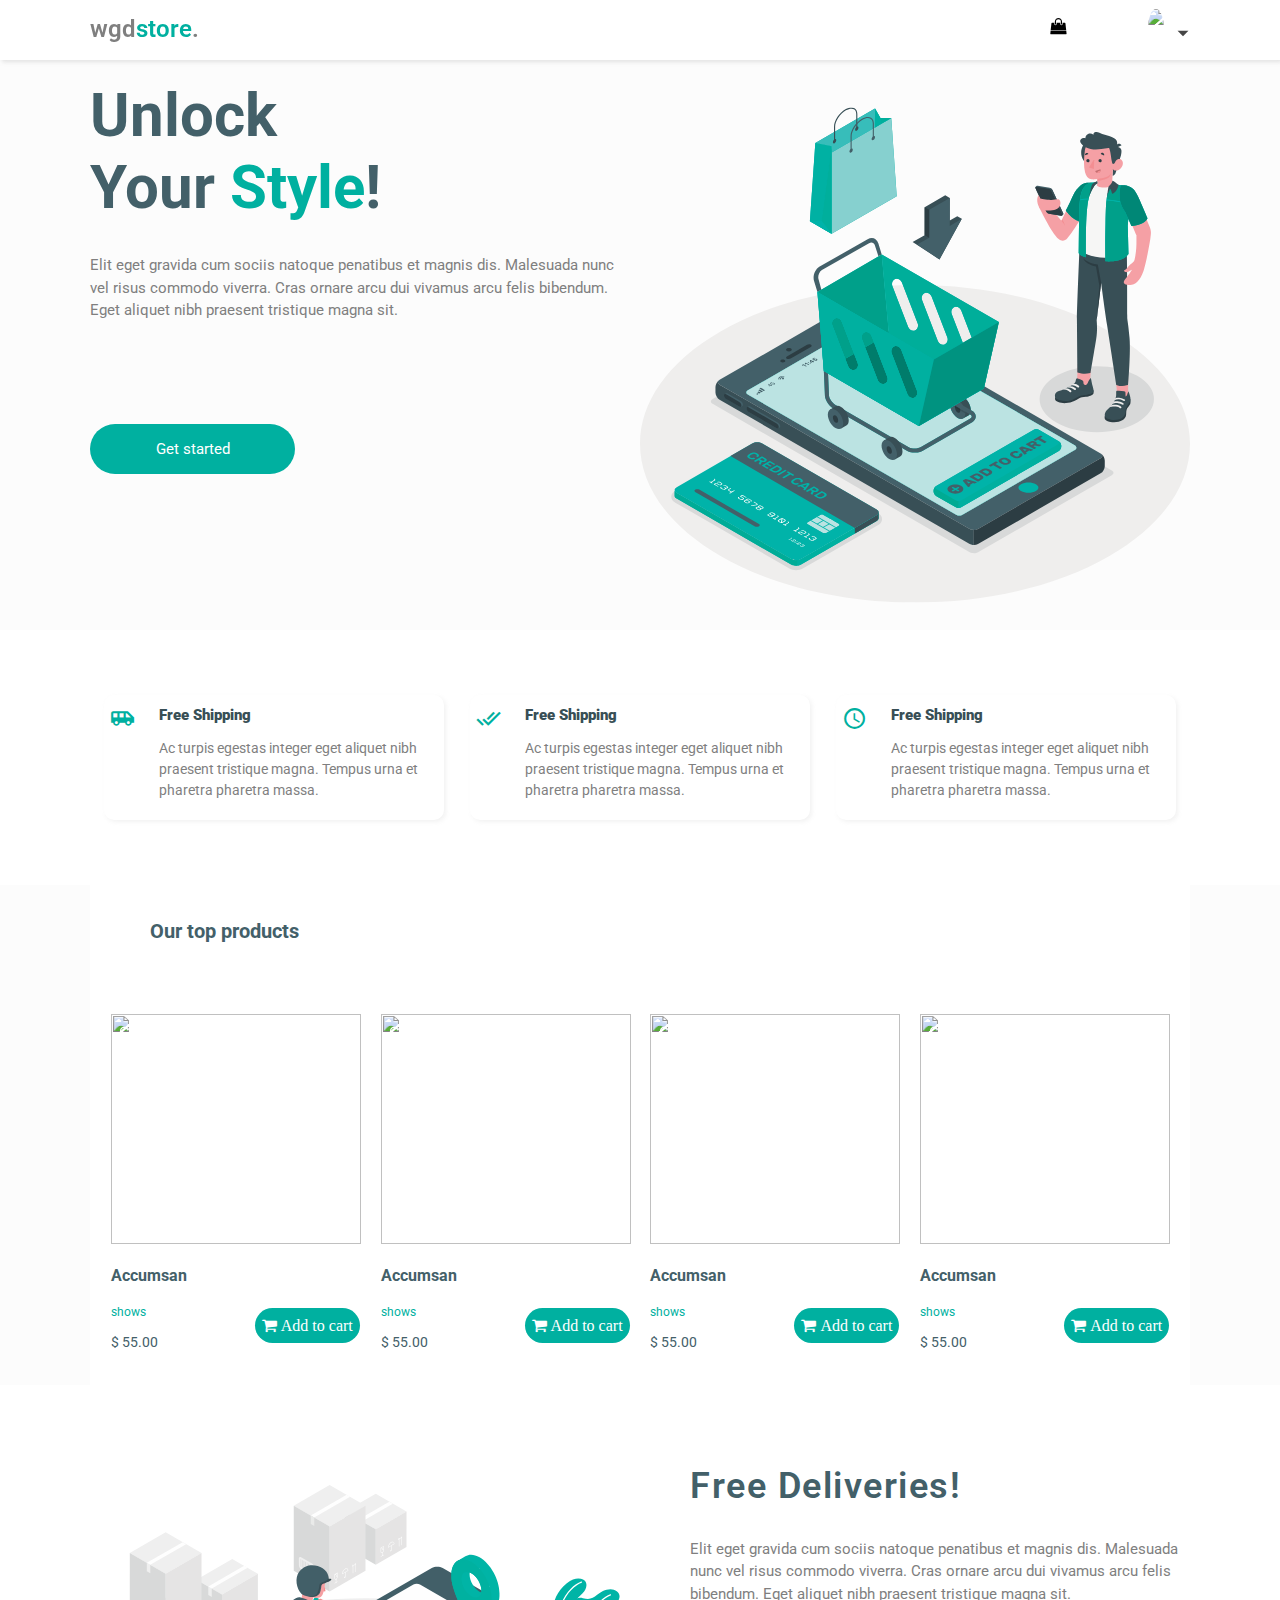
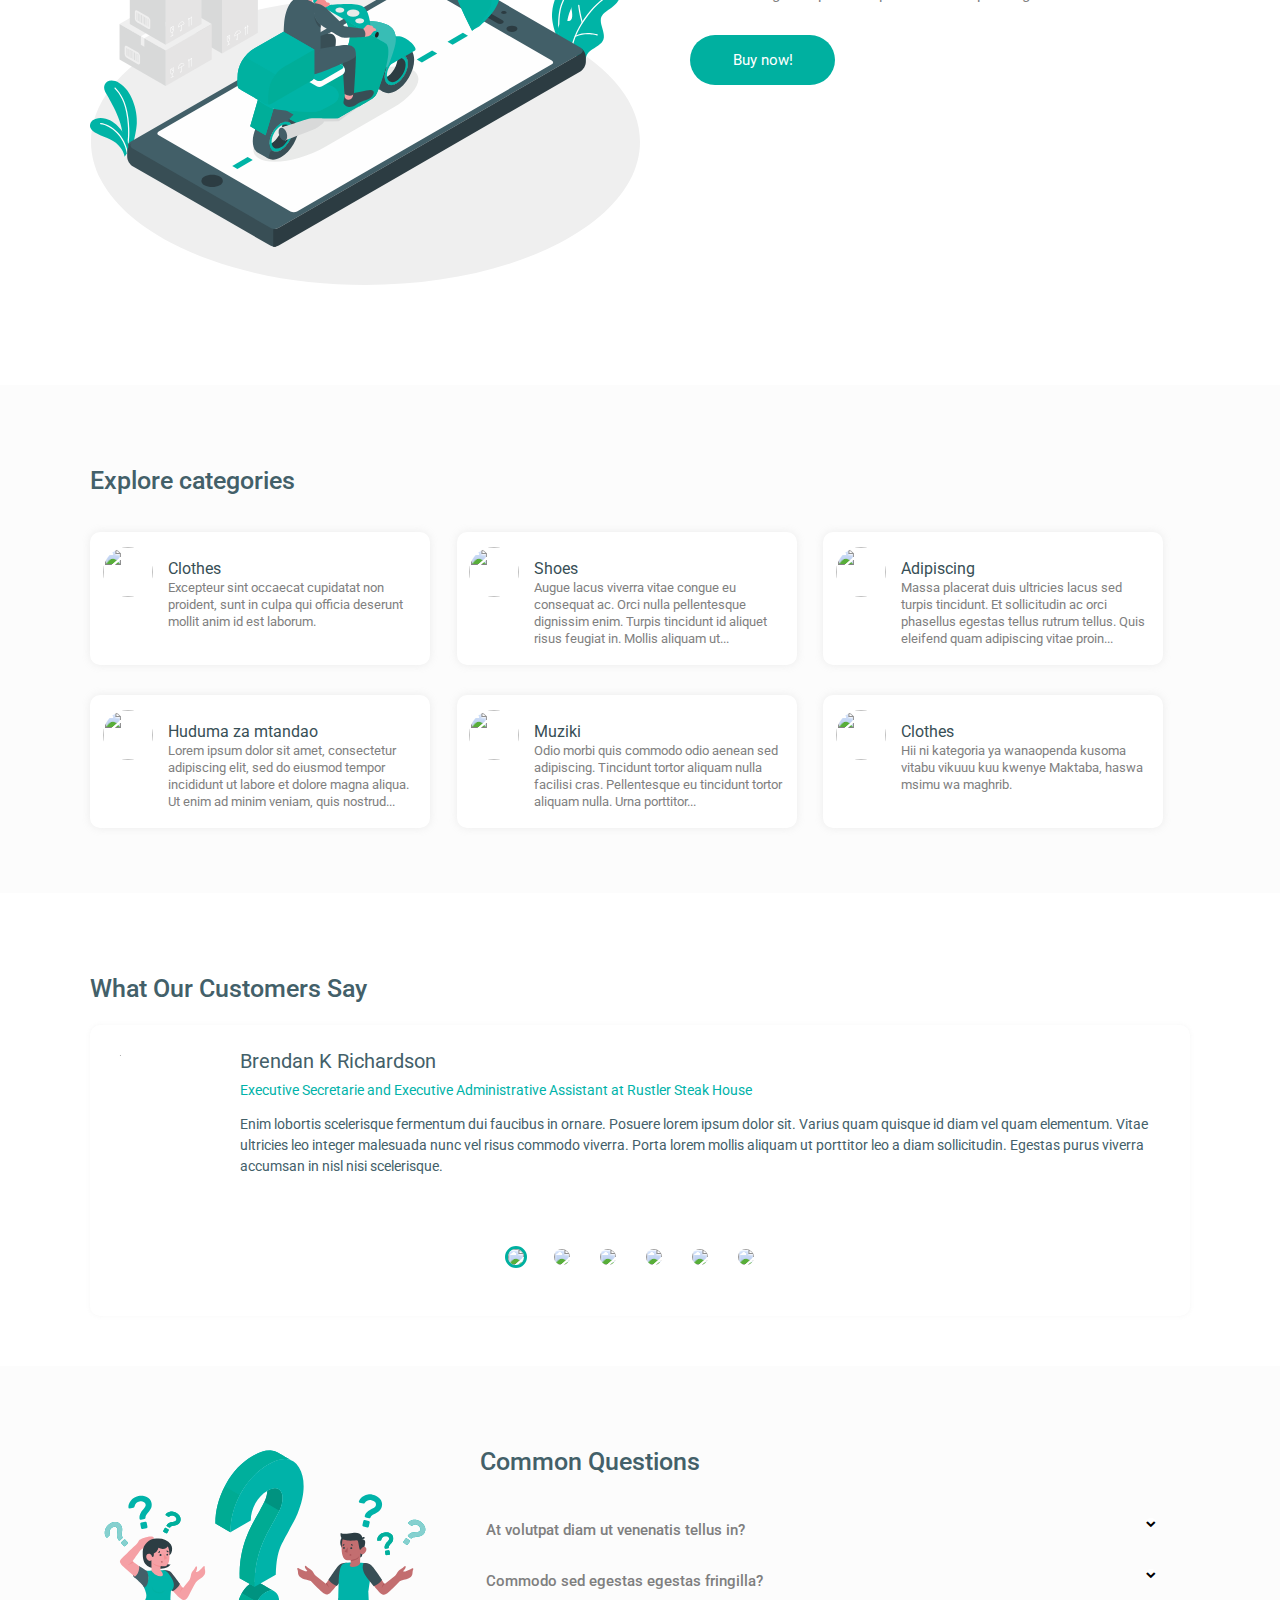
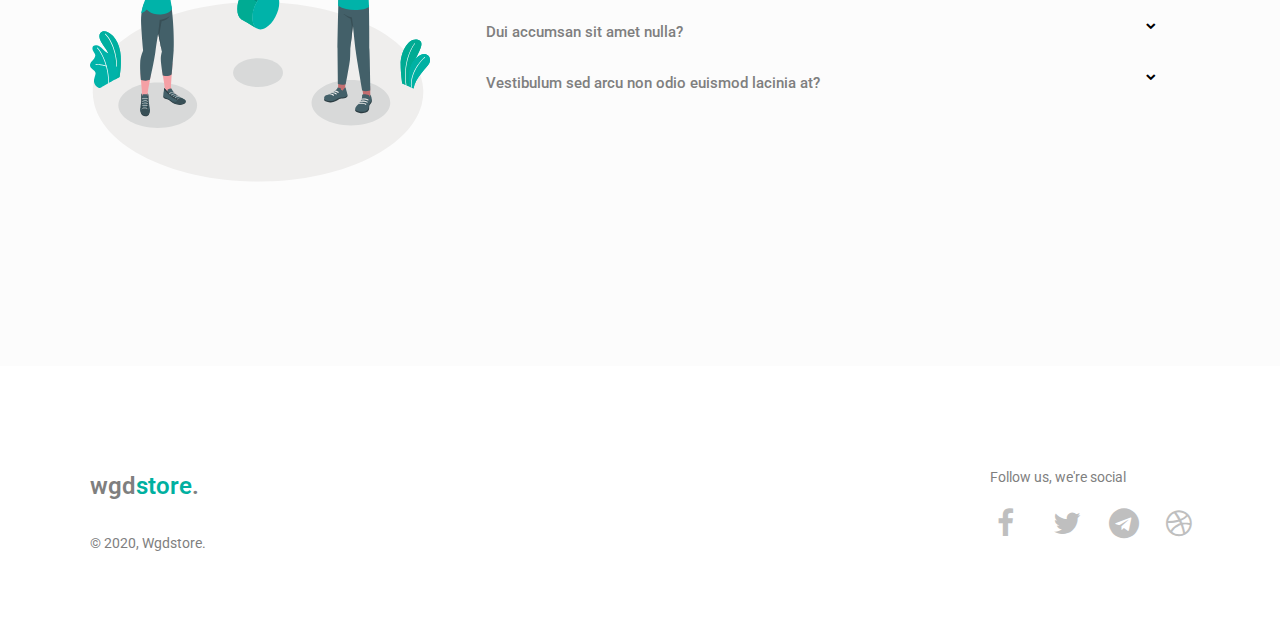
==== commit 0697b5e9: "ajuste produtcts" ====
--- a/index.html
+++ b/index.html
@@ -94,7 +94,7 @@
                     </div>
                 </section>
             </div>
-            <div class="container"></div>
+            <div class="container">
                 <section class="products">                                
                     <div class="container-products">                        
                         <div class="product-title">
